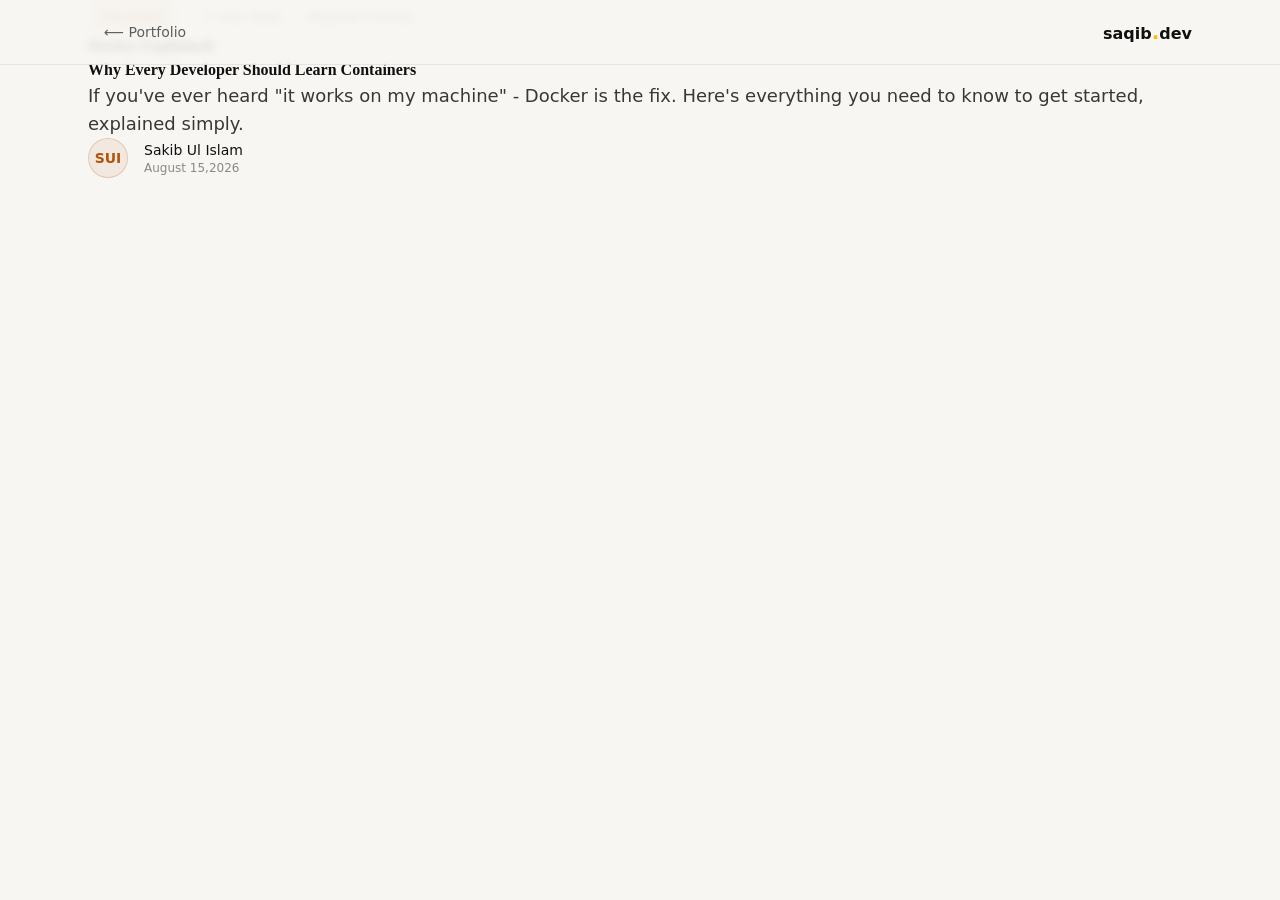
==== blog.html @ 6b228ac7 "added and modified" ====
<!DOCTYPE html>
<html lang="en">

<head>
    <meta charset="UTF-8">
    <meta name="viewport" content="width=device-width, initial-scale=1.0">
    <title>Document</title>
    <link rel="stylesheet" href="output.css">
</head>

<body>

    <header class="border-b border-(--border-subtle) fixed inset-x-0 bg-(--navbar-bg) backdrop-blur-xs z-10">
        <nav class="flex justify-between max-w-6xl mx-auto px-6 h-16 items-center ">
            <a href="index.html" class=" md:flex items-center gap-2 text-sm   px-4 py-1.5   ">



                <p class="text-(--text-3) hover:text-white transition-all duration-200 ">
                    &#10229
                    Portfolio
                </p>

            </a>

            <a href="" class="font-semibold ">saqib<span class="text-amber-400 text-xl ">.</span>dev</a>


        </nav>
    </header>

    <section class="min-h-screen  px-6 pt-25 pb-12  mx-auto max-w-6xl">
        <div class="max-w-2xl">
 <div class="flex   items-center gap-3 mb-6  ">
            
                <span class="border rounded-full border-(--accent-border) px-3 py-1 text-medium text-(--accent) bg-(--accent-dim)">DevOps</span>
               <span class="text-xs text-(--text-3) ">.</span>
                <span class="text-sm text-(--text-3)">7 min read</span>
                <span class="text-xs text-(--text-3)">.</span>
                <span class="text-xs text-(--text-3)">Beginner Friendly</span>
          
        </div>
        <h1 class="text-4xl md:text-5xl font-serif  md:max-w-2xl font-bold leading-tight tracking-tight text-(--text-1)">
            Docker Explained:
            <br>
            Why Every Developer
 Should Learn Containers
        </h1>
        <p class="mt-5 text-lg leading-relaxed font-light text-(--text-2)">
            If you've ever heard "it works on my machine" - Docker is the fix. Here's everything you need to know to get started, explained simply.
        </p>
        </div>
       
        <div class="mt-8 gap-4 items-center flex">
            <div class="items-center flex justify-center shrink-0 border border-(--accent-border) bg-(--accent-dim) rounded-full w-10 h-10 ">
               <span class="font-bold text-(--accent) text-sm select-none ">SUI</span>
            </div>
            <div>
              <p class="text-(--text-1) text-sm">Sakib Ul Islam</p>  
              <p class="text-(--text-4) text-xs" >August 15,2026</p>
            </div>
        </div>

    </section>
</body>

</html>
---- output.css ----
/*! tailwindcss v4.3.3 | MIT License | https://tailwindcss.com */
@layer properties;
@layer theme, base, components, utilities;
@layer theme {
  :root, :host {
    --font-sans: 'Inter', ui-sans-serif, system-ui, sans-serif;
    --font-serif: 'Playfair Display', ui-serif, Georgia, serif;
    --font-mono: 'JetBrains Mono', ui-monospace, 'Courier New', monospace;
    --color-amber-300: oklch(87.9% 0.169 91.605);
    --color-amber-400: oklch(82.8% 0.189 84.429);
    --color-green-300: oklch(87.1% 0.15 154.449);
    --color-green-400: oklch(79.2% 0.209 151.711);
    --color-emerald-800: oklch(43.2% 0.095 166.913);
    --color-emerald-950: oklch(26.2% 0.051 172.552);
    --color-teal-900: oklch(38.6% 0.063 188.416);
    --color-blue-300: oklch(80.9% 0.105 251.813);
    --color-blue-400: oklch(70.7% 0.165 254.624);
    --color-blue-800: oklch(42.4% 0.199 265.638);
    --color-blue-950: oklch(28.2% 0.091 267.935);
    --color-violet-800: oklch(43.2% 0.232 292.759);
    --color-violet-950: oklch(28.3% 0.141 291.089);
    --color-purple-300: oklch(82.7% 0.119 306.383);
    --color-purple-400: oklch(71.4% 0.203 305.504);
    --color-purple-900: oklch(38.1% 0.176 304.987);
    --color-slate-900: oklch(20.8% 0.042 265.755);
    --color-neutral-900: oklch(20.5% 0 none);
    --color-black: #000;
    --color-white: #fff;
    --spacing: 0.25rem;
    --container-xs: 20rem;
    --container-sm: 24rem;
    --container-xl: 36rem;
    --container-6xl: 72rem;
    --text-xs: 0.75rem;
    --text-xs--line-height: calc(1 / 0.75);
    --text-sm: 0.875rem;
    --text-sm--line-height: calc(1.25 / 0.875);
    --text-lg: 1.125rem;
    --text-lg--line-height: calc(1.75 / 1.125);
    --text-xl: 1.25rem;
    --text-xl--line-height: calc(1.75 / 1.25);
    --text-2xl: 1.5rem;
    --text-2xl--line-height: calc(2 / 1.5);
    --text-3xl: 1.875rem;
    --text-3xl--line-height: calc(2.25 / 1.875);
    --text-6xl: 3.75rem;
    --text-6xl--line-height: 1;
    --text-8xl: 6rem;
    --text-8xl--line-height: 1;
    --font-weight-extralight: 200;
    --font-weight-light: 300;
    --font-weight-medium: 500;
    --font-weight-semibold: 600;
    --font-weight-bold: 700;
    --tracking-widest: 0.1em;
    --radius-lg: 0.5rem;
    --radius-xl: 0.75rem;
    --radius-2xl: 1rem;
    --ease-out: cubic-bezier(0, 0, 0.2, 1);
    --animate-pulse: pulse 2s cubic-bezier(0.4, 0, 0.6, 1) infinite;
    --blur-xs: 4px;
    --blur-2xl: 40px;
    --aspect-video: 16 / 9;
    --default-transition-duration: 150ms;
    --default-transition-timing-function: cubic-bezier(0.4, 0, 0.2, 1);
    --default-font-family: var(--font-sans);
    --default-mono-font-family: var(--font-mono);
  }
}
@layer base {
  *, ::after, ::before, ::backdrop, ::file-selector-button {
    box-sizing: border-box;
    margin: 0;
    padding: 0;
    border: 0 solid;
  }
  html, :host {
    line-height: 1.5;
    -webkit-text-size-adjust: 100%;
    tab-size: 4;
    font-family: var(--default-font-family, -apple-system, BlinkMacSystemFont, "Segoe UI", Roboto, "Helvetica Neue", "Noto Sans", Arial, sans-serif, "Apple Color Emoji", "Segoe UI Emoji", "Segoe UI Symbol", "Noto Color Emoji");
    font-feature-settings: var(--default-font-feature-settings, normal);
    font-variation-settings: var(--default-font-variation-settings, normal);
    -webkit-tap-highlight-color: transparent;
  }
  hr {
    height: 0;
    color: inherit;
    border-top-width: 1px;
  }
  abbr:where([title]) {
    -webkit-text-decoration: underline dotted;
    text-decoration: underline dotted;
  }
  h1, h2, h3, h4, h5, h6 {
    font-size: inherit;
    font-weight: inherit;
  }
  a {
    color: inherit;
    -webkit-text-decoration: inherit;
    text-decoration: inherit;
  }
  b, strong {
    font-weight: bolder;
  }
  code, kbd, samp, pre {
    font-family: var(--default-mono-font-family, ui-monospace, SFMono-Regular, Menlo, Monaco, Consolas, "Liberation Mono", "Courier New", monospace);
    font-feature-settings: var(--default-mono-font-feature-settings, normal);
    font-variation-settings: var(--default-mono-font-variation-settings, normal);
    font-size: 1em;
  }
  small {
    font-size: 80%;
  }
  sub, sup {
    font-size: 75%;
    line-height: 0;
    position: relative;
    vertical-align: baseline;
  }
  sub {
    bottom: -0.25em;
  }
  sup {
    top: -0.5em;
  }
  table {
    text-indent: 0;
    border-color: inherit;
    border-collapse: collapse;
  }
  :-moz-focusring:where(:not(iframe)) {
    outline: auto;
  }
  progress {
    vertical-align: baseline;
  }
  summary {
    display: list-item;
  }
  ol, ul, menu {
    list-style: none;
  }
  img, svg, video, canvas, audio, iframe, embed, object {
    display: block;
    vertical-align: middle;
  }
  img, video {
    max-width: 100%;
    height: auto;
  }
  button, input, select, optgroup, textarea, ::file-selector-button {
    font: inherit;
    font-feature-settings: inherit;
    font-variation-settings: inherit;
    letter-spacing: inherit;
    color: inherit;
    border-radius: 0;
    background-color: transparent;
    opacity: 1;
  }
  :where(select:is([multiple], [size])) optgroup {
    font-weight: bolder;
  }
  :where(select:is([multiple], [size])) optgroup option {
    padding-inline-start: 20px;
  }
  ::file-selector-button {
    margin-inline-end: 4px;
  }
  ::placeholder {
    opacity: 1;
  }
  @supports (not (-webkit-appearance: -apple-pay-button))  or (contain-intrinsic-size: 1px) {
    ::placeholder {
      color: currentcolor;
      @supports (color: color-mix(in lab, red, red)) {
        color: color-mix(in oklab, currentcolor 50%, transparent);
      }
    }
  }
  textarea {
    resize: vertical;
  }
  ::-webkit-search-decoration {
    -webkit-appearance: none;
  }
  ::-webkit-date-and-time-value {
    min-height: 1lh;
    text-align: inherit;
  }
  ::-webkit-datetime-edit {
    display: inline-flex;
  }
  ::-webkit-datetime-edit-fields-wrapper {
    padding: 0;
  }
  ::-webkit-datetime-edit, ::-webkit-datetime-edit-year-field, ::-webkit-datetime-edit-month-field, ::-webkit-datetime-edit-day-field, ::-webkit-datetime-edit-hour-field, ::-webkit-datetime-edit-minute-field, ::-webkit-datetime-edit-second-field, ::-webkit-datetime-edit-millisecond-field, ::-webkit-datetime-edit-meridiem-field {
    padding-block: 0;
  }
  ::-webkit-calendar-picker-indicator {
    line-height: 1;
  }
  :-moz-ui-invalid {
    box-shadow: none;
  }
  button, input:where([type="button"], [type="reset"], [type="submit"]), ::file-selector-button {
    appearance: button;
  }
  ::-webkit-inner-spin-button, ::-webkit-outer-spin-button {
    height: auto;
  }
  [hidden]:where(:not([hidden="until-found"])) {
    display: none !important;
  }
}
@layer utilities {
  .absolute {
    position: absolute;
  }
  .fixed {
    position: fixed;
  }
  .relative {
    position: relative;
  }
  .inset-0 {
    inset: 0px;
  }
  .inset-x-0 {
    inset-inline: 0px;
  }
  .top-0 {
    top: 0px;
  }
  .top-2 {
    top: calc(var(--spacing) * 2);
  }
  .-left-1 {
    left: calc(var(--spacing) * -1);
  }
  .-left-1\.5 {
    left: calc(var(--spacing) * -1.5);
  }
  .left-1 {
    left: var(--spacing);
  }
  .z-10 {
    z-index: 10;
  }
  .mx-auto {
    margin-inline: auto;
  }
  .mt-3 {
    margin-top: calc(var(--spacing) * 3);
  }
  .mr-3 {
    margin-right: calc(var(--spacing) * 3);
  }
  .mb-1 {
    margin-bottom: var(--spacing);
  }
  .mb-3 {
    margin-bottom: calc(var(--spacing) * 3);
  }
  .mb-4 {
    margin-bottom: calc(var(--spacing) * 4);
  }
  .mb-5 {
    margin-bottom: calc(var(--spacing) * 5);
  }
  .mb-8 {
    margin-bottom: calc(var(--spacing) * 8);
  }
  .mb-10 {
    margin-bottom: calc(var(--spacing) * 10);
  }
  .mb-15 {
    margin-bottom: calc(var(--spacing) * 15);
  }
  .flex {
    display: flex;
  }
  .grid {
    display: grid;
  }
  .hidden {
    display: none;
  }
  .inline-block {
    display: inline-block;
  }
  .inline-flex {
    display: inline-flex;
  }
  .table {
    display: table;
  }
  .aspect-video {
    aspect-ratio: var(--aspect-video);
  }
  .h-2 {
    height: calc(var(--spacing) * 2);
  }
  .h-3 {
    height: calc(var(--spacing) * 3);
  }
  .h-3\.5 {
    height: calc(var(--spacing) * 3.5);
  }
  .h-4 {
    height: calc(var(--spacing) * 4);
  }
  .h-10 {
    height: calc(var(--spacing) * 10);
  }
  .h-16 {
    height: calc(var(--spacing) * 16);
  }
  .min-h-screen {
    min-height: 100vh;
  }
  .w-2 {
    width: calc(var(--spacing) * 2);
  }
  .w-3 {
    width: calc(var(--spacing) * 3);
  }
  .w-3\.5 {
    width: calc(var(--spacing) * 3.5);
  }
  .w-4 {
    width: calc(var(--spacing) * 4);
  }
  .w-10 {
    width: calc(var(--spacing) * 10);
  }
  .w-full {
    width: 100%;
  }
  .max-w-6xl {
    max-width: var(--container-6xl);
  }
  .max-w-sm {
    max-width: var(--container-sm);
  }
  .max-w-xl {
    max-width: var(--container-xl);
  }
  .max-w-xs {
    max-width: var(--container-xs);
  }
  .flex-1 {
    flex: 1;
  }
  .border-collapse {
    border-collapse: collapse;
  }
  .transform {
    transform: var(--tw-rotate-x,) var(--tw-rotate-y,) var(--tw-rotate-z,) var(--tw-skew-x,) var(--tw-skew-y,);
  }
  .animate-pulse {
    animation: var(--animate-pulse);
  }
  .cursor-default {
    cursor: default;
  }
  .cursor-pointer {
    cursor: pointer;
  }
  .resize {
    resize: both;
  }
  .grid-cols-1 {
    grid-template-columns: repeat(1, minmax(0, 1fr));
  }
  .grid-cols-3 {
    grid-template-columns: repeat(3, minmax(0, 1fr));
  }
  .flex-col {
    flex-direction: column;
  }
  .flex-wrap {
    flex-wrap: wrap;
  }
  .items-center {
    align-items: center;
  }
  .justify-between {
    justify-content: space-between;
  }
  .justify-center {
    justify-content: center;
  }
  .gap-2 {
    gap: calc(var(--spacing) * 2);
  }
  .gap-3 {
    gap: calc(var(--spacing) * 3);
  }
  .gap-4 {
    gap: calc(var(--spacing) * 4);
  }
  .gap-5 {
    gap: calc(var(--spacing) * 5);
  }
  .gap-6 {
    gap: calc(var(--spacing) * 6);
  }
  .gap-10 {
    gap: calc(var(--spacing) * 10);
  }
  .overflow-hidden {
    overflow: hidden;
  }
  .overflow-x-auto {
    overflow-x: auto;
  }
  .rounded {
    border-radius: 0.25rem;
  }
  .rounded-2xl {
    border-radius: var(--radius-2xl);
  }
  .rounded-full {
    border-radius: calc(infinity * 1px);
  }
  .rounded-lg {
    border-radius: var(--radius-lg);
  }
  .rounded-xl {
    border-radius: var(--radius-xl);
  }
  .border {
    border-style: var(--tw-border-style);
    border-width: 1px;
  }
  .border-2 {
    border-style: var(--tw-border-style);
    border-width: 2px;
  }
  .border-t {
    border-top-style: var(--tw-border-style);
    border-top-width: 1px;
  }
  .border-b {
    border-bottom-style: var(--tw-border-style);
    border-bottom-width: 1px;
  }
  .border-l {
    border-left-style: var(--tw-border-style);
    border-left-width: 1px;
  }
  .border-\(--accent\) {
    border-color: var(--accent);
  }
  .border-\(--accent-border\) {
    border-color: var(--accent-border);
  }
  .border-\(--bor\) {
    border-color: var(--bor);
  }
  .border-\(--border\) {
    border-color: var(--border);
  }
  .border-\(--border-\) {
    border-color: var(--border-);
  }
  .border-\(--border-accent\) {
    border-color: var(--border-accent);
  }
  .border-\(--border-subtle\) {
    border-color: var(--border-subtle);
  }
  .border-blue-300 {
    border-color: var(--color-blue-300);
  }
  .border-green-300 {
    border-color: var(--color-green-300);
  }
  .border-purple-300 {
    border-color: var(--color-purple-300);
  }
  .border-white {
    border-color: var(--color-white);
  }
  .border-white\/20 {
    border-color: color-mix(in srgb, #fff 20%, transparent);
    @supports (color: color-mix(in lab, red, red)) {
      border-color: color-mix(in oklab, var(--color-white) 20%, transparent);
    }
  }
  .bg-\(--accent\) {
    background-color: var(--accent);
  }
  .bg-\(--accent-dim\) {
    background-color: var(--accent-dim);
  }
  .bg-\(--navbar-bg\) {
    background-color: var(--navbar-bg);
  }
  .bg-\(--surface\) {
    background-color: var(--surface);
  }
  .bg-\(--surface-solid\) {
    background-color: var(--surface-solid);
  }
  .bg-amber-400 {
    background-color: var(--color-amber-400);
  }
  .bg-black {
    background-color: var(--color-black);
  }
  .bg-black\/0 {
    background-color: color-mix(in srgb, #000 0%, transparent);
    @supports (color: color-mix(in lab, red, red)) {
      background-color: color-mix(in oklab, var(--color-black) 0%, transparent);
    }
  }
  .bg-blue-400 {
    background-color: var(--color-blue-400);
  }
  .bg-blue-400\/20 {
    background-color: color-mix(in srgb, oklch(70.7% 0.165 254.624) 20%, transparent);
    @supports (color: color-mix(in lab, red, red)) {
      background-color: color-mix(in oklab, var(--color-blue-400) 20%, transparent);
    }
  }
  .bg-green-400 {
    background-color: var(--color-green-400);
  }
  .bg-green-400\/20 {
    background-color: color-mix(in srgb, oklch(79.2% 0.209 151.711) 20%, transparent);
    @supports (color: color-mix(in lab, red, red)) {
      background-color: color-mix(in oklab, var(--color-green-400) 20%, transparent);
    }
  }
  .bg-purple-400 {
    background-color: var(--color-purple-400);
  }
  .bg-purple-400\/20 {
    background-color: color-mix(in srgb, oklch(71.4% 0.203 305.504) 20%, transparent);
    @supports (color: color-mix(in lab, red, red)) {
      background-color: color-mix(in oklab, var(--color-purple-400) 20%, transparent);
    }
  }
  .bg-white {
    background-color: var(--color-white);
  }
  .bg-white\/10 {
    background-color: color-mix(in srgb, #fff 10%, transparent);
    @supports (color: color-mix(in lab, red, red)) {
      background-color: color-mix(in oklab, var(--color-white) 10%, transparent);
    }
  }
  .bg-linear-to-br {
    --tw-gradient-position: to bottom right;
    @supports (background-image: linear-gradient(in lab, red, red)) {
      --tw-gradient-position: to bottom right in oklab;
    }
    background-image: linear-gradient(var(--tw-gradient-stops));
  }
  .from-blue-950 {
    --tw-gradient-from: var(--color-blue-950);
    --tw-gradient-stops: var(--tw-gradient-via-stops, var(--tw-gradient-position), var(--tw-gradient-from) var(--tw-gradient-from-position), var(--tw-gradient-to) var(--tw-gradient-to-position));
  }
  .from-emerald-950 {
    --tw-gradient-from: var(--color-emerald-950);
    --tw-gradient-stops: var(--tw-gradient-via-stops, var(--tw-gradient-position), var(--tw-gradient-from) var(--tw-gradient-from-position), var(--tw-gradient-to) var(--tw-gradient-to-position));
  }
  .from-violet-950 {
    --tw-gradient-from: var(--color-violet-950);
    --tw-gradient-stops: var(--tw-gradient-via-stops, var(--tw-gradient-position), var(--tw-gradient-from) var(--tw-gradient-from-position), var(--tw-gradient-to) var(--tw-gradient-to-position));
  }
  .via-purple-900 {
    --tw-gradient-via: var(--color-purple-900);
    --tw-gradient-via-stops: var(--tw-gradient-position), var(--tw-gradient-from) var(--tw-gradient-from-position), var(--tw-gradient-via) var(--tw-gradient-via-position), var(--tw-gradient-to) var(--tw-gradient-to-position);
    --tw-gradient-stops: var(--tw-gradient-via-stops);
  }
  .via-purple-900\/30 {
    --tw-gradient-via: color-mix(in srgb, oklch(38.1% 0.176 304.987) 30%, transparent);
    @supports (color: color-mix(in lab, red, red)) {
      --tw-gradient-via: color-mix(in oklab, var(--color-purple-900) 30%, transparent);
    }
    --tw-gradient-via-stops: var(--tw-gradient-position), var(--tw-gradient-from) var(--tw-gradient-from-position), var(--tw-gradient-via) var(--tw-gradient-via-position), var(--tw-gradient-to) var(--tw-gradient-to-position);
    --tw-gradient-stops: var(--tw-gradient-via-stops);
  }
  .via-slate-900 {
    --tw-gradient-via: var(--color-slate-900);
    --tw-gradient-via-stops: var(--tw-gradient-position), var(--tw-gradient-from) var(--tw-gradient-from-position), var(--tw-gradient-via) var(--tw-gradient-via-position), var(--tw-gradient-to) var(--tw-gradient-to-position);
    --tw-gradient-stops: var(--tw-gradient-via-stops);
  }
  .via-teal-900 {
    --tw-gradient-via: var(--color-teal-900);
    --tw-gradient-via-stops: var(--tw-gradient-position), var(--tw-gradient-from) var(--tw-gradient-from-position), var(--tw-gradient-via) var(--tw-gradient-via-position), var(--tw-gradient-to) var(--tw-gradient-to-position);
    --tw-gradient-stops: var(--tw-gradient-via-stops);
  }
  .via-teal-900\/40 {
    --tw-gradient-via: color-mix(in srgb, oklch(38.6% 0.063 188.416) 40%, transparent);
    @supports (color: color-mix(in lab, red, red)) {
      --tw-gradient-via: color-mix(in oklab, var(--color-teal-900) 40%, transparent);
    }
    --tw-gradient-via-stops: var(--tw-gradient-position), var(--tw-gradient-from) var(--tw-gradient-from-position), var(--tw-gradient-via) var(--tw-gradient-via-position), var(--tw-gradient-to) var(--tw-gradient-to-position);
    --tw-gradient-stops: var(--tw-gradient-via-stops);
  }
  .to-neutral-900 {
    --tw-gradient-to: var(--color-neutral-900);
    --tw-gradient-stops: var(--tw-gradient-via-stops, var(--tw-gradient-position), var(--tw-gradient-from) var(--tw-gradient-from-position), var(--tw-gradient-to) var(--tw-gradient-to-position));
  }
  .p-3 {
    padding: calc(var(--spacing) * 3);
  }
  .p-4 {
    padding: calc(var(--spacing) * 4);
  }
  .p-5 {
    padding: calc(var(--spacing) * 5);
  }
  .px-2 {
    padding-inline: calc(var(--spacing) * 2);
  }
  .px-3 {
    padding-inline: calc(var(--spacing) * 3);
  }
  .px-4 {
    padding-inline: calc(var(--spacing) * 4);
  }
  .px-5 {
    padding-inline: calc(var(--spacing) * 5);
  }
  .px-6 {
    padding-inline: calc(var(--spacing) * 6);
  }
  .py-0 {
    padding-block: 0px;
  }
  .py-0\.5 {
    padding-block: calc(var(--spacing) * 0.5);
  }
  .py-1 {
    padding-block: var(--spacing);
  }
  .py-1\.5 {
    padding-block: calc(var(--spacing) * 1.5);
  }
  .py-2 {
    padding-block: calc(var(--spacing) * 2);
  }
  .py-3 {
    padding-block: calc(var(--spacing) * 3);
  }
  .py-10 {
    padding-block: calc(var(--spacing) * 10);
  }
  .py-20 {
    padding-block: calc(var(--spacing) * 20);
  }
  .pt-10 {
    padding-top: calc(var(--spacing) * 10);
  }
  .pt-36 {
    padding-top: calc(var(--spacing) * 36);
  }
  .pb-1 {
    padding-bottom: var(--spacing);
  }
  .pl-12 {
    padding-left: calc(var(--spacing) * 12);
  }
  .font-mono {
    font-family: var(--font-mono);
  }
  .font-serif {
    font-family: var(--font-serif);
  }
  .text-2xl {
    font-size: var(--text-2xl);
    line-height: var(--tw-leading, var(--text-2xl--line-height));
  }
  .text-3xl {
    font-size: var(--text-3xl);
    line-height: var(--tw-leading, var(--text-3xl--line-height));
  }
  .text-6xl {
    font-size: var(--text-6xl);
    line-height: var(--tw-leading, var(--text-6xl--line-height));
  }
  .text-lg {
    font-size: var(--text-lg);
    line-height: var(--tw-leading, var(--text-lg--line-height));
  }
  .text-sm {
    font-size: var(--text-sm);
    line-height: var(--tw-leading, var(--text-sm--line-height));
  }
  .text-xl {
    font-size: var(--text-xl);
    line-height: var(--tw-leading, var(--text-xl--line-height));
  }
  .text-xs {
    font-size: var(--text-xs);
    line-height: var(--tw-leading, var(--text-xs--line-height));
  }
  .font-bold {
    --tw-font-weight: var(--font-weight-bold);
    font-weight: var(--font-weight-bold);
  }
  .font-extralight {
    --tw-font-weight: var(--font-weight-extralight);
    font-weight: var(--font-weight-extralight);
  }
  .font-light {
    --tw-font-weight: var(--font-weight-light);
    font-weight: var(--font-weight-light);
  }
  .font-medium {
    --tw-font-weight: var(--font-weight-medium);
    font-weight: var(--font-weight-medium);
  }
  .font-semibold {
    --tw-font-weight: var(--font-weight-semibold);
    font-weight: var(--font-weight-semibold);
  }
  .tracking-widest {
    --tw-tracking: var(--tracking-widest);
    letter-spacing: var(--tracking-widest);
  }
  .text-nowrap {
    text-wrap: nowrap;
  }
  .text-wrap {
    text-wrap: wrap;
  }
  .text-\(--accent\) {
    color: var(--accent);
  }
  .text-\(--text\) {
    color: var(--text);
  }
  .text-\(--text-\) {
    color: var(--text-);
  }
  .text-\(--text-1\) {
    color: var(--text-1);
  }
  .text-\(--text-2\) {
    color: var(--text-2);
  }
  .text-\(--text-3\) {
    color: var(--text-3);
  }
  .text-\(--text-4\) {
    color: var(--text-4);
  }
  .text-amber-400 {
    color: var(--color-amber-400);
  }
  .text-black {
    color: var(--color-black);
  }
  .text-blue-400 {
    color: var(--color-blue-400);
  }
  .text-blue-800 {
    color: var(--color-blue-800);
  }
  .text-blue-800\/50 {
    color: color-mix(in srgb, oklch(42.4% 0.199 265.638) 50%, transparent);
    @supports (color: color-mix(in lab, red, red)) {
      color: color-mix(in oklab, var(--color-blue-800) 50%, transparent);
    }
  }
  .text-emerald-800 {
    color: var(--color-emerald-800);
  }
  .text-emerald-800\/50 {
    color: color-mix(in srgb, oklch(43.2% 0.095 166.913) 50%, transparent);
    @supports (color: color-mix(in lab, red, red)) {
      color: color-mix(in oklab, var(--color-emerald-800) 50%, transparent);
    }
  }
  .text-green-400 {
    color: var(--color-green-400);
  }
  .text-purple-400 {
    color: var(--color-purple-400);
  }
  .text-violet-800 {
    color: var(--color-violet-800);
  }
  .text-violet-800\/50 {
    color: color-mix(in srgb, oklch(43.2% 0.232 292.759) 50%, transparent);
    @supports (color: color-mix(in lab, red, red)) {
      color: color-mix(in oklab, var(--color-violet-800) 50%, transparent);
    }
  }
  .uppercase {
    text-transform: uppercase;
  }
  .underline {
    text-decoration-line: underline;
  }
  .opacity-0 {
    opacity: 0%;
  }
  .outline {
    outline-style: var(--tw-outline-style);
    outline-width: 1px;
  }
  .backdrop-blur-2xl {
    --tw-backdrop-blur: blur(var(--blur-2xl));
    -webkit-backdrop-filter: var(--tw-backdrop-blur,) var(--tw-backdrop-brightness,) var(--tw-backdrop-contrast,) var(--tw-backdrop-grayscale,) var(--tw-backdrop-hue-rotate,) var(--tw-backdrop-invert,) var(--tw-backdrop-opacity,) var(--tw-backdrop-saturate,) var(--tw-backdrop-sepia,);
    backdrop-filter: var(--tw-backdrop-blur,) var(--tw-backdrop-brightness,) var(--tw-backdrop-contrast,) var(--tw-backdrop-grayscale,) var(--tw-backdrop-hue-rotate,) var(--tw-backdrop-invert,) var(--tw-backdrop-opacity,) var(--tw-backdrop-saturate,) var(--tw-backdrop-sepia,);
  }
  .backdrop-blur-xs {
    --tw-backdrop-blur: blur(var(--blur-xs));
    -webkit-backdrop-filter: var(--tw-backdrop-blur,) var(--tw-backdrop-brightness,) var(--tw-backdrop-contrast,) var(--tw-backdrop-grayscale,) var(--tw-backdrop-hue-rotate,) var(--tw-backdrop-invert,) var(--tw-backdrop-opacity,) var(--tw-backdrop-saturate,) var(--tw-backdrop-sepia,);
    backdrop-filter: var(--tw-backdrop-blur,) var(--tw-backdrop-brightness,) var(--tw-backdrop-contrast,) var(--tw-backdrop-grayscale,) var(--tw-backdrop-hue-rotate,) var(--tw-backdrop-invert,) var(--tw-backdrop-opacity,) var(--tw-backdrop-saturate,) var(--tw-backdrop-sepia,);
  }
  .backdrop-filter {
    -webkit-backdrop-filter: var(--tw-backdrop-blur,) var(--tw-backdrop-brightness,) var(--tw-backdrop-contrast,) var(--tw-backdrop-grayscale,) var(--tw-backdrop-hue-rotate,) var(--tw-backdrop-invert,) var(--tw-backdrop-opacity,) var(--tw-backdrop-saturate,) var(--tw-backdrop-sepia,);
    backdrop-filter: var(--tw-backdrop-blur,) var(--tw-backdrop-brightness,) var(--tw-backdrop-contrast,) var(--tw-backdrop-grayscale,) var(--tw-backdrop-hue-rotate,) var(--tw-backdrop-invert,) var(--tw-backdrop-opacity,) var(--tw-backdrop-saturate,) var(--tw-backdrop-sepia,);
  }
  .transition {
    transition-property: color, background-color, border-color, outline-color, text-decoration-color, fill, stroke, --tw-gradient-from, --tw-gradient-via, --tw-gradient-to, opacity, box-shadow, transform, translate, scale, rotate, filter, -webkit-backdrop-filter, backdrop-filter, display, content-visibility, overlay, pointer-events;
    transition-timing-function: var(--tw-ease, var(--default-transition-timing-function));
    transition-duration: var(--tw-duration, var(--default-transition-duration));
  }
  .transition-all {
    transition-property: all;
    transition-timing-function: var(--tw-ease, var(--default-transition-timing-function));
    transition-duration: var(--tw-duration, var(--default-transition-duration));
  }
  .duration-200 {
    --tw-duration: 200ms;
    transition-duration: 200ms;
  }
  .duration-300 {
    --tw-duration: 300ms;
    transition-duration: 300ms;
  }
  .duration-400 {
    --tw-duration: 400ms;
    transition-duration: 400ms;
  }
  .ease-out {
    --tw-ease: var(--ease-out);
    transition-timing-function: var(--ease-out);
  }
  @media (hover: hover) {
    .group-hover\:bg-black\/35:is(:where(.group):hover *) {
      background-color: color-mix(in srgb, #000 35%, transparent);
    }
    @supports (color: color-mix(in lab, red, red)) {
      .group-hover\:bg-black\/35:is(:where(.group):hover *) {
        background-color: color-mix(in oklab, var(--color-black) 35%, transparent);
      }
    }
    .group-hover\:opacity-100:is(:where(.group):hover *) {
      opacity: 100%;
    }
    .hover\:-translate-y-1\.5:hover {
      --tw-translate-y: calc(var(--spacing) * -1.5);
      translate: var(--tw-translate-x) var(--tw-translate-y);
    }
    .hover\:border-\(--accent\):hover {
      border-color: var(--accent);
    }
    .hover\:border-\(--accent-dim\):hover {
      border-color: var(--accent-dim);
    }
    .hover\:border-\(--text-4\):hover {
      border-color: var(--text-4);
    }
    .hover\:border-white\/30:hover {
      border-color: color-mix(in srgb, #fff 30%, transparent);
    }
    @supports (color: color-mix(in lab, red, red)) {
      .hover\:border-white\/30:hover {
        border-color: color-mix(in oklab, var(--color-white) 30%, transparent);
      }
    }
    .hover\:bg-\(--accent-dim\):hover {
      background-color: var(--accent-dim);
    }
    .hover\:bg-amber-300:hover {
      background-color: var(--color-amber-300);
    }
    .hover\:text-\(--accent\):hover {
      color: var(--accent);
    }
    .hover\:text-\(--text-1\):hover {
      color: var(--text-1);
    }
  }
  @media (width >= 48rem) {
    .md\:col-span-2 {
      grid-column: span 2 / span 2;
    }
    .md\:flex {
      display: flex;
    }
    .md\:max-w-sm {
      max-width: var(--container-sm);
    }
    .md\:max-w-xs {
      max-width: var(--container-xs);
    }
    .md\:grid-cols-2 {
      grid-template-columns: repeat(2, minmax(0, 1fr));
    }
    .md\:flex-row {
      flex-direction: row;
    }
    .md\:pt-36 {
      padding-top: calc(var(--spacing) * 36);
    }
    .md\:pb-20 {
      padding-bottom: calc(var(--spacing) * 20);
    }
    .md\:text-8xl {
      font-size: var(--text-8xl);
      line-height: var(--tw-leading, var(--text-8xl--line-height));
    }
    .md\:text-xl {
      font-size: var(--text-xl);
      line-height: var(--tw-leading, var(--text-xl--line-height));
    }
  }
  @media (width >= 64rem) {
    .lg\:col-span-1 {
      grid-column: span 1 / span 1;
    }
    .lg\:grid-cols-3 {
      grid-template-columns: repeat(3, minmax(0, 1fr));
    }
    .lg\:text-\[7rem\] {
      font-size: 7rem;
    }
  }
}
@layer theme, base, components, utilities;
@layer theme;
@layer base {
  *, ::after, ::before, ::backdrop, ::file-selector-button {
    box-sizing: border-box;
    margin: 0;
    padding: 0;
    border: 0 solid;
  }
  html, :host {
    line-height: 1.5;
    -webkit-text-size-adjust: 100%;
    tab-size: 4;
    font-family: var(--default-font-family, -apple-system, BlinkMacSystemFont, "Segoe UI", Roboto, "Helvetica Neue", "Noto Sans", Arial, sans-serif, "Apple Color Emoji", "Segoe UI Emoji", "Segoe UI Symbol", "Noto Color Emoji");
    font-feature-settings: var(--default-font-feature-settings, normal);
    font-variation-settings: var(--default-font-variation-settings, normal);
    -webkit-tap-highlight-color: transparent;
  }
  hr {
    height: 0;
    color: inherit;
    border-top-width: 1px;
  }
  abbr:where([title]) {
    -webkit-text-decoration: underline dotted;
    text-decoration: underline dotted;
  }
  h1, h2, h3, h4, h5, h6 {
    font-size: inherit;
    font-weight: inherit;
  }
  a {
    color: inherit;
    -webkit-text-decoration: inherit;
    text-decoration: inherit;
  }
  b, strong {
    font-weight: bolder;
  }
  code, kbd, samp, pre {
    font-family: var(--default-mono-font-family, ui-monospace, SFMono-Regular, Menlo, Monaco, Consolas, "Liberation Mono", "Courier New", monospace);
    font-feature-settings: var(--default-mono-font-feature-settings, normal);
    font-variation-settings: var(--default-mono-font-variation-settings, normal);
    font-size: 1em;
  }
  small {
    font-size: 80%;
  }
  sub, sup {
    font-size: 75%;
    line-height: 0;
    position: relative;
    vertical-align: baseline;
  }
  sub {
    bottom: -0.25em;
  }
  sup {
    top: -0.5em;
  }
  table {
    text-indent: 0;
    border-color: inherit;
    border-collapse: collapse;
  }
  :-moz-focusring:where(:not(iframe)) {
    outline: auto;
  }
  progress {
    vertical-align: baseline;
  }
  summary {
    display: list-item;
  }
  ol, ul, menu {
    list-style: none;
  }
  img, svg, video, canvas, audio, iframe, embed, object {
    display: block;
    vertical-align: middle;
  }
  img, video {
    max-width: 100%;
    height: auto;
  }
  button, input, select, optgroup, textarea, ::file-selector-button {
    font: inherit;
    font-feature-settings: inherit;
    font-variation-settings: inherit;
    letter-spacing: inherit;
    color: inherit;
    border-radius: 0;
    background-color: transparent;
    opacity: 1;
  }
  :where(select:is([multiple], [size])) optgroup {
    font-weight: bolder;
  }
  :where(select:is([multiple], [size])) optgroup option {
    padding-inline-start: 20px;
  }
  ::file-selector-button {
    margin-inline-end: 4px;
  }
  ::placeholder {
    opacity: 1;
  }
  @supports (not (-webkit-appearance: -apple-pay-button))  or (contain-intrinsic-size: 1px) {
    ::placeholder {
      color: currentcolor;
      @supports (color: color-mix(in lab, red, red)) {
        color: color-mix(in oklab, currentcolor 50%, transparent);
      }
    }
  }
  textarea {
    resize: vertical;
  }
  ::-webkit-search-decoration {
    -webkit-appearance: none;
  }
  ::-webkit-date-and-time-value {
    min-height: 1lh;
    text-align: inherit;
  }
  ::-webkit-datetime-edit {
    display: inline-flex;
  }
  ::-webkit-datetime-edit-fields-wrapper {
    padding: 0;
  }
  ::-webkit-datetime-edit, ::-webkit-datetime-edit-year-field, ::-webkit-datetime-edit-month-field, ::-webkit-datetime-edit-day-field, ::-webkit-datetime-edit-hour-field, ::-webkit-datetime-edit-minute-field, ::-webkit-datetime-edit-second-field, ::-webkit-datetime-edit-millisecond-field, ::-webkit-datetime-edit-meridiem-field {
    padding-block: 0;
  }
  ::-webkit-calendar-picker-indicator {
    line-height: 1;
  }
  :-moz-ui-invalid {
    box-shadow: none;
  }
  button, input:where([type="button"], [type="reset"], [type="submit"]), ::file-selector-button {
    appearance: button;
  }
  ::-webkit-inner-spin-button, ::-webkit-outer-spin-button {
    height: auto;
  }
  [hidden]:where(:not([hidden="until-found"])) {
    display: none !important;
  }
}
@layer utilities;
@import url('https://fonts.googleapis.com/css2?family=Inter:ital,opsz,wght@0,14..32,100..900;1,14..32,100..900&family=Playfair+Display:wght@400;700&family=JetBrains+Mono:wght@400;500&display=swap');
:root {
  --surface: #0f0f0f;
  --surface-card: rgba(22, 22, 22, 0.75);
  --surface-solid: #181818;
  --surface-code: #141414;
  --text-1: #eeeeee;
  --text-2: #b8b8b8;
  --text-3: #888888;
  --text-4: #606060;
  --border: #2a2a2a;
  --border-subtle: rgba(255, 255, 255, 0.06);
  --accent: #fbbf24;
  --accent-dim: rgba(251, 191, 36, 0.10);
  --accent-border: rgba(251, 191, 36, 0.22);
  --navbar-bg: rgba(15, 15, 15, 0.82);
}
@media (prefers-color-scheme: light) {
  :root {
    --surface: #f7f6f3;
    --surface-card: rgba(255, 255, 255, 0.90);
    --surface-solid: #ffffff;
    --surface-code: #eeede9;
    --text-1: #111111;
    --text-2: #383838;
    --text-3: #5e5e5a;
    --text-4: #8a8a84;
    --border: #dddbd5;
    --border-subtle: rgba(0, 0, 0, 0.07);
    --accent: #b45309;
    --accent-dim: rgba(180, 83, 9, 0.08);
    --accent-border: rgba(180, 83, 9, 0.22);
    --navbar-bg: rgba(247, 246, 243, 0.88);
  }
}
@layer base {
  html {
    scroll-behavior: smooth;
  }
  body {
    -webkit-font-smoothing: antialiased;
    -moz-osx-font-smoothing: grayscale;
    background-color: var(--surface);
    color: var(--text-1);
    transition: background-color 0.25s ease, color 0.25s ease;
  }
  header, section, article, aside, footer, nav {
    transition: background-color 0.25s ease, border-color 0.25s ease, color 0.25s ease;
  }
}
::-webkit-scrollbar {
  width: 5px;
  height: 5px;
}
::-webkit-scrollbar-track {
  background: transparent;
}
::-webkit-scrollbar-thumb {
  background: #333;
  border-radius: 99px;
}
::-webkit-scrollbar-thumb:hover {
  background: #555;
}
* {
  scrollbar-width: thin;
  scrollbar-color: #333 transparent;
}
@keyframes fadeInUp {
  from {
    opacity: 0;
    transform: translateY(22px);
  }
  to {
    opacity: 1;
    transform: translateY(0);
  }
}
.animate-fade-in-up {
  animation: fadeInUp 0.6s ease-out both;
}
.animate-fade-in-up-1 {
  animation: fadeInUp 0.6s ease-out 0.15s both;
}
.animate-fade-in-up-2 {
  animation: fadeInUp 0.6s ease-out 0.30s both;
}
.animate-fade-in-up-3 {
  animation: fadeInUp 0.6s ease-out 0.45s both;
}
@property --tw-rotate-x {
  syntax: "*";
  inherits: false;
}
@property --tw-rotate-y {
  syntax: "*";
  inherits: false;
}
@property --tw-rotate-z {
  syntax: "*";
  inherits: false;
}
@property --tw-skew-x {
  syntax: "*";
  inherits: false;
}
@property --tw-skew-y {
  syntax: "*";
  inherits: false;
}
@property --tw-border-style {
  syntax: "*";
  inherits: false;
  initial-value: solid;
}
@property --tw-gradient-position {
  syntax: "*";
  inherits: false;
}
@property --tw-gradient-from {
  syntax: "<color>";
  inherits: false;
  initial-value: #0000;
}
@property --tw-gradient-via {
  syntax: "<color>";
  inherits: false;
  initial-value: #0000;
}
@property --tw-gradient-to {
  syntax: "<color>";
  inherits: false;
  initial-value: #0000;
}
@property --tw-gradient-stops {
  syntax: "*";
  inherits: false;
}
@property --tw-gradient-via-stops {
  syntax: "*";
  inherits: false;
}
@property --tw-gradient-from-position {
  syntax: "<length-percentage>";
  inherits: false;
  initial-value: 0%;
}
@property --tw-gradient-via-position {
  syntax: "<length-percentage>";
  inherits: false;
  initial-value: 50%;
}
@property --tw-gradient-to-position {
  syntax: "<length-percentage>";
  inherits: false;
  initial-value: 100%;
}
@property --tw-font-weight {
  syntax: "*";
  inherits: false;
}
@property --tw-tracking {
  syntax: "*";
  inherits: false;
}
@property --tw-outline-style {
  syntax: "*";
  inherits: false;
  initial-value: solid;
}
@property --tw-backdrop-blur {
  syntax: "*";
  inherits: false;
}
@property --tw-backdrop-brightness {
  syntax: "*";
  inherits: false;
}
@property --tw-backdrop-contrast {
  syntax: "*";
  inherits: false;
}
@property --tw-backdrop-grayscale {
  syntax: "*";
  inherits: false;
}
@property --tw-backdrop-hue-rotate {
  syntax: "*";
  inherits: false;
}
@property --tw-backdrop-invert {
  syntax: "*";
  inherits: false;
}
@property --tw-backdrop-opacity {
  syntax: "*";
  inherits: false;
}
@property --tw-backdrop-saturate {
  syntax: "*";
  inherits: false;
}
@property --tw-backdrop-sepia {
  syntax: "*";
  inherits: false;
}
@property --tw-duration {
  syntax: "*";
  inherits: false;
}
@property --tw-ease {
  syntax: "*";
  inherits: false;
}
@property --tw-translate-x {
  syntax: "*";
  inherits: false;
  initial-value: 0;
}
@property --tw-translate-y {
  syntax: "*";
  inherits: false;
  initial-value: 0;
}
@property --tw-translate-z {
  syntax: "*";
  inherits: false;
  initial-value: 0;
}
@keyframes pulse {
  50% {
    opacity: 0.5;
  }
}
@keyframes pulse {
  50% {
    opacity: 0.5;
  }
}
@layer properties {
  @supports ((-webkit-hyphens: none) and (not (margin-trim: inline))) or ((-moz-orient: inline) and (not (color:rgb(from red r g b)))) {
    *, ::before, ::after, ::backdrop {
      --tw-rotate-x: initial;
      --tw-rotate-y: initial;
      --tw-rotate-z: initial;
      --tw-skew-x: initial;
      --tw-skew-y: initial;
      --tw-border-style: solid;
      --tw-gradient-position: initial;
      --tw-gradient-from: #0000;
      --tw-gradient-via: #0000;
      --tw-gradient-to: #0000;
      --tw-gradient-stops: initial;
      --tw-gradient-via-stops: initial;
      --tw-gradient-from-position: 0%;
      --tw-gradient-via-position: 50%;
      --tw-gradient-to-position: 100%;
      --tw-font-weight: initial;
      --tw-tracking: initial;
      --tw-outline-style: solid;
      --tw-backdrop-blur: initial;
      --tw-backdrop-brightness: initial;
      --tw-backdrop-contrast: initial;
      --tw-backdrop-grayscale: initial;
      --tw-backdrop-hue-rotate: initial;
      --tw-backdrop-invert: initial;
      --tw-backdrop-opacity: initial;
      --tw-backdrop-saturate: initial;
      --tw-backdrop-sepia: initial;
      --tw-duration: initial;
      --tw-ease: initial;
      --tw-translate-x: 0;
      --tw-translate-y: 0;
      --tw-translate-z: 0;
    }
  }
}
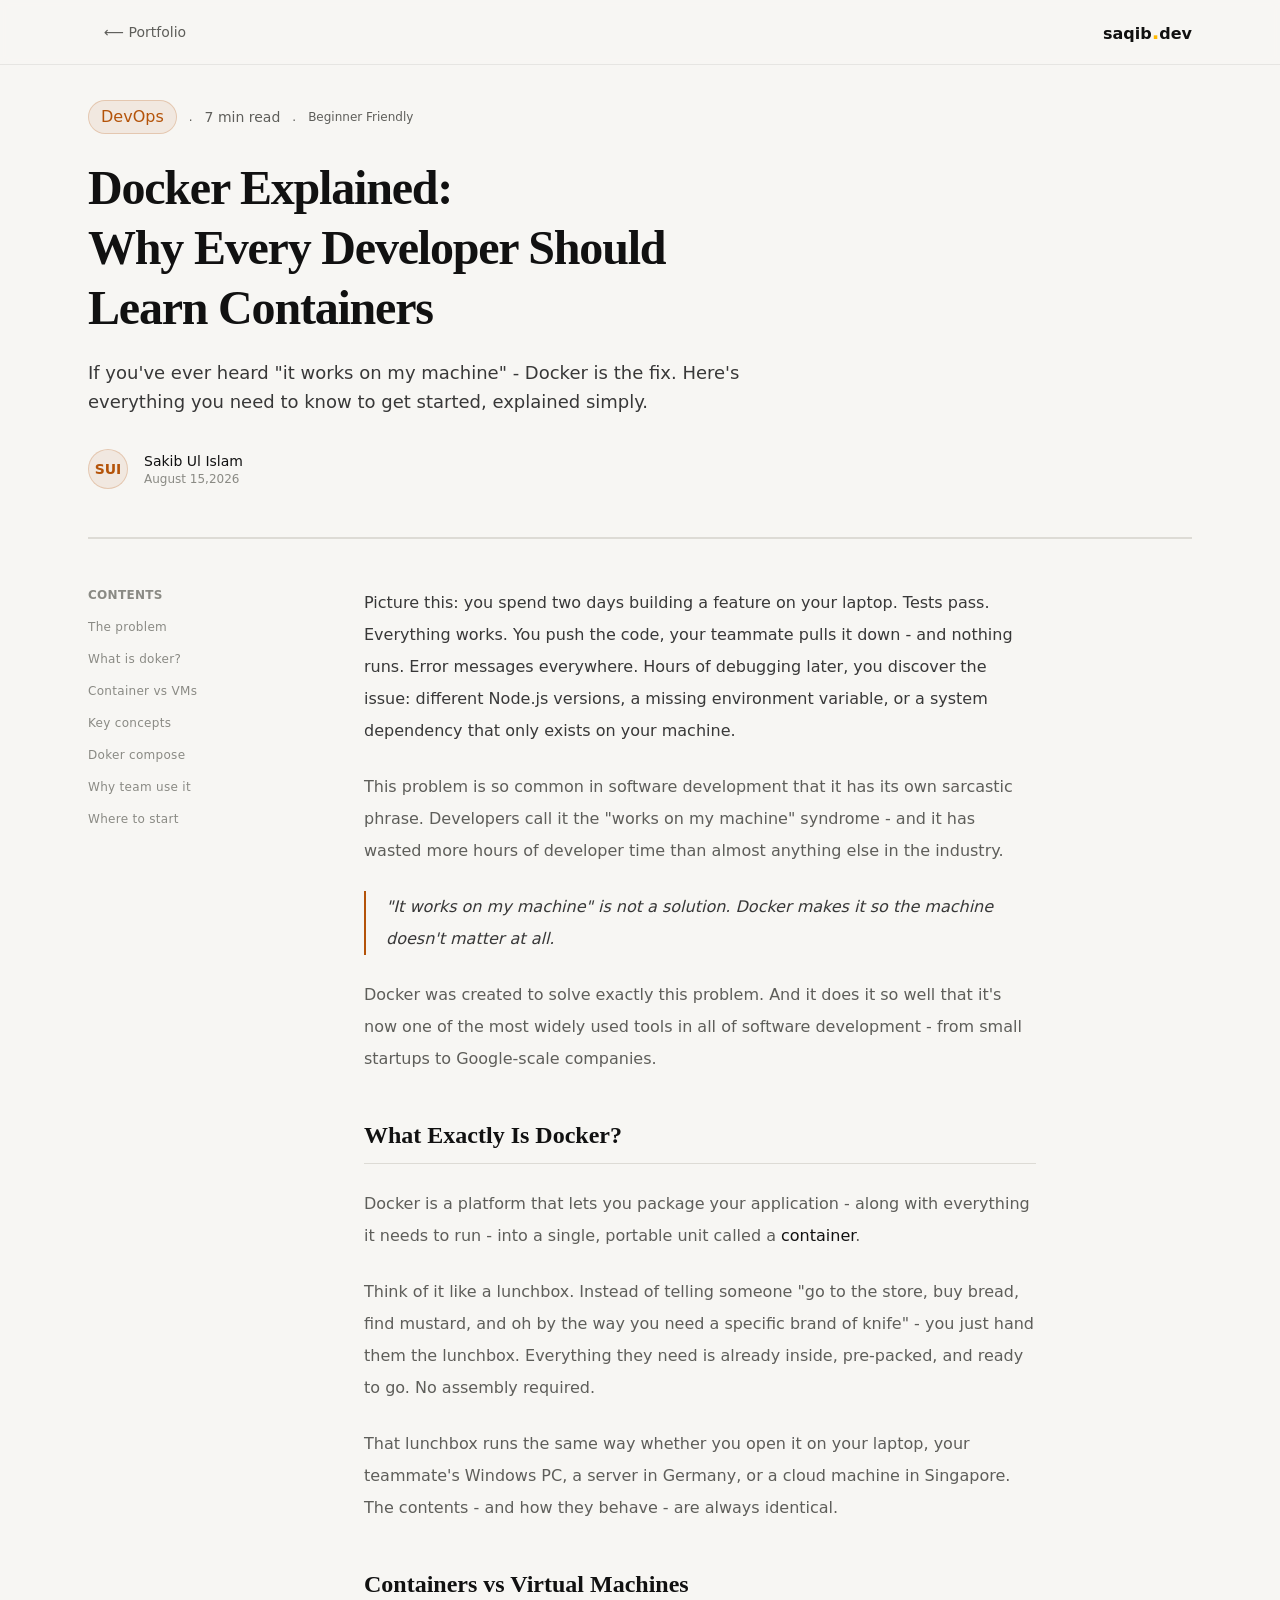
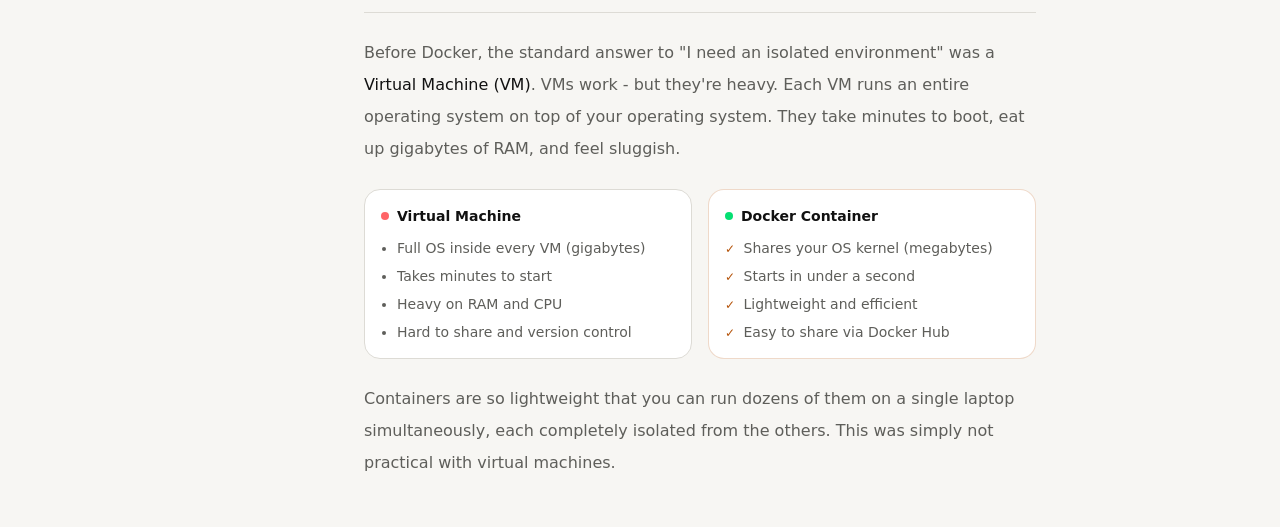
==== commit 79412f56: "changed" ====
--- a/blog.html
+++ b/blog.html
@@ -30,7 +30,7 @@
     </header>
 
     <section class="min-h-screen  px-6 pt-25 pb-12  mx-auto max-w-6xl">
-        <div class="max-w-2xl">
+        <section class="max-w-2xl">
  <div class="flex   items-center gap-3 mb-6  ">
             
                 <span class="border rounded-full border-(--accent-border) px-3 py-1 text-medium text-(--accent) bg-(--accent-dim)">DevOps</span>
@@ -49,9 +49,9 @@
         <p class="mt-5 text-lg leading-relaxed font-light text-(--text-2)">
             If you've ever heard "it works on my machine" - Docker is the fix. Here's everything you need to know to get started, explained simply.
         </p>
-        </div>
+        </section>
        
-        <div class="mt-8 gap-4 items-center flex">
+        <div class="mt-8 gap-4 items-center flex border-b-2 border-(--border) pb-12">
             <div class="items-center flex justify-center shrink-0 border border-(--accent-border) bg-(--accent-dim) rounded-full w-10 h-10 ">
                <span class="font-bold text-(--accent) text-sm select-none ">SUI</span>
             </div>
@@ -61,7 +61,74 @@
             </div>
         </div>
 
+
+ <section class="pt-12 md:grid grid-cols-4 relative ">
+
+    <aside class="hidden md:block w-44 shrink-0">
+<div class="md:sticky top-24 h-auto gap-4 flex flex-col ">
+            <p class="text-(--text-4) uppercase font-semibold text-xs tracking-wide ">Contents</p>
+           <a href="#problem" class="text-(--text-4)  text-xs tracking-wide hover:text-(--accent) duration-200 transition-all  ">The problem</a>
+           <a href="#doker" class="text-(--text-4)  text-xs tracking-wide hover:text-(--accent) duration-200 transition-all  ">What is doker?</a>
+           <a href="#con-vs-VMs" class="text-(--text-4)  text-xs tracking-wide hover:text-(--accent) duration-200 transition-all  ">Container vs VMs</a>
+           <a href="" class="text-(--text-4)  text-xs tracking-wide hover:text-(--accent) duration-200 transition-all  ">Key concepts</a>
+           <a href="" class="text-(--text-4)  text-xs tracking-wide hover:text-(--accent) duration-200 transition-all  ">Doker compose</a>
+           <a href="" class="text-(--text-4)  text-xs tracking-wide hover:text-(--accent) duration-200 transition-all  ">Why team use it</a>
+           <a href="" class="text-(--text-4)  text-xs tracking-wide hover:text-(--accent) duration-200 transition-all  ">Where to start</a>
+        </div>
+    </aside>
+        
+        <div class="  col-span-3 max-w-2xl text-base/8 flex flex-col gap-6 ">
+         <p class="text-(--text-2) ">Picture this: you spend two days building a feature on your laptop. Tests pass. Everything works. You push the code, your teammate pulls it down - and nothing runs. Error messages everywhere. Hours of debugging later, you discover the issue: different Node.js versions, a missing environment variable, or a system dependency that only exists on your machine.</p>   
+         <p id="problem" class="text-(--text-3) ">This problem is so common in software development that it has its own sarcastic phrase. Developers call it the "works on my machine" syndrome - and it has wasted more hours of developer time than almost anything else in the industry.</p>
+         <p class="text-(--text-2) italic border-l-2 pl-5 border-(--accent)">"It works on my machine" is not a solution. Docker makes it so the machine doesn't matter at all.</p>
+         <p class="text-(--text-3) ">Docker was created to solve exactly this problem. And it does it so well that it's now one of the most widely used tools in all of software development - from small startups to Google-scale companies.</p>
+
+         <h1 id="doker" class="text-2xl font-serif font-bold mt-5 border-b border-(--border) pb-3">What Exactly Is Docker?</h1>
+         <p class="text-(--text-3) ">Docker is a platform that lets you package your application - along with everything it needs to run - into a single, portable unit called a <span class="text-(--text-1)">container</span>.</p>
+         <p class="text-(--text-3) ">Think of it like a lunchbox. Instead of telling someone "go to the store, buy bread, find mustard, and oh by the way you need a specific brand of knife" - you just hand them the lunchbox. Everything they need is already inside, pre-packed, and ready to go. No assembly required.</p>
+         <p class="text-(--text-3) ">That lunchbox runs the same way whether you open it on your laptop, your teammate's Windows PC, a server in Germany, or a cloud machine in Singapore. The contents - and how they behave - are always identical.</p>
+
+         <h1 id="con-vs-VMs" class="text-2xl font-serif font-bold mt-5 border-b border-(--border) pb-3">Containers vs Virtual Machines</h1>
+         <p class="text-(--text-3) ">Before Docker, the standard answer to "I need an isolated environment" was a <span class="text-(--text-1)"> Virtual Machine (VM)</span>. VMs work - but they're heavy. Each VM runs an entire operating system on top of your operating system. They take minutes to boot, eat up gigabytes of RAM, and feel sluggish.</p>
+
+         <div class="grid grid-cols-2 gap-4">
+            <div class="flex gap-3 flex-col border border-(--border) rounded-2xl p-4 bg-(--surface-solid)">
+                    <div class="inline-flex items-center gap-2 ">
+                        <span class="h-2 w-2  inline-block bg-red-400 rounded-full "></span>
+                        <p class="text-sm font-semibold">Virtual Machine</p>
+                    </div>
+                       <ul class="list-disc text-(--text-3) text-sm flex gap-2 flex-col pl-4">
+                    <li>Full OS inside every VM (gigabytes)</li>
+                    <li>Takes minutes to start</li>
+                    <li>Heavy on RAM and CPU</li>
+                    <li>Hard to share and version control</li>
+                </ul>
+            </div>
+           
+ <div class="flex gap-3 flex-col border border-(--accent-border) rounded-2xl p-4 bg-(--surface-solid)">
+                    <div class="inline-flex items-center gap-2 ">
+                        <span class="h-2 w-2  inline-block bg-green-400 rounded-full "></span>
+                        <p class="text-sm font-semibold">Docker Container</p>
+                    </div>
+                       <ul class="list- text-(--text-3) text-sm flex gap-2 flex-col ">
+                    <li><span class="text-(--accent) shrink-0 mt-0.5 text-xs pr-1">✓</span> Shares your OS kernel (megabytes)</li>
+                    <li> <span class="text-(--accent) shrink-0 mt-0.5 text-xs pr-1">✓</span> Starts in under a second</li>
+                    <li> <span class="text-(--accent) shrink-0 mt-0.5 text-xs pr-1">✓</span> Lightweight and efficient</li>
+                    <li> <span class="text-(--accent) shrink-0 mt-0.5 text-xs pr-1">✓</span> Easy to share via Docker Hub</li>
+                </ul>
+            </div>
+
+         </div>
+
+ <p class="text-(--text-3) ">Containers are so lightweight that you can run dozens of them on a single laptop simultaneously, each completely isolated from the others. This was simply not practical with virtual machines.</p>
+
+        </div>
     </section>
+
+    </section>
+
+
+   
 </body>
 
 </html>
--- a/output.css
+++ b/output.css
@@ -6,6 +6,7 @@
     --font-sans: 'Inter', ui-sans-serif, system-ui, sans-serif;
     --font-serif: 'Playfair Display', ui-serif, Georgia, serif;
     --font-mono: 'JetBrains Mono', ui-monospace, 'Courier New', monospace;
+    --color-red-400: oklch(70.4% 0.191 22.216);
     --color-amber-300: oklch(87.9% 0.169 91.605);
     --color-amber-400: oklch(82.8% 0.189 84.429);
     --color-green-300: oklch(87.1% 0.15 154.449);
@@ -30,11 +31,14 @@
     --container-xs: 20rem;
     --container-sm: 24rem;
     --container-xl: 36rem;
+    --container-2xl: 42rem;
     --container-6xl: 72rem;
     --text-xs: 0.75rem;
     --text-xs--line-height: calc(1 / 0.75);
     --text-sm: 0.875rem;
     --text-sm--line-height: calc(1.25 / 0.875);
+    --text-base: 1rem;
+    --text-base--line-height: calc(1.5 / 1);
     --text-lg: 1.125rem;
     --text-lg--line-height: calc(1.75 / 1.125);
     --text-xl: 1.25rem;
@@ -43,6 +47,10 @@
     --text-2xl--line-height: calc(2 / 1.5);
     --text-3xl: 1.875rem;
     --text-3xl--line-height: calc(2.25 / 1.875);
+    --text-4xl: 2.25rem;
+    --text-4xl--line-height: calc(2.5 / 2.25);
+    --text-5xl: 3rem;
+    --text-5xl--line-height: 1;
     --text-6xl: 3.75rem;
     --text-6xl--line-height: 1;
     --text-8xl: 6rem;
@@ -52,10 +60,15 @@
     --font-weight-medium: 500;
     --font-weight-semibold: 600;
     --font-weight-bold: 700;
+    --tracking-tight: -0.025em;
+    --tracking-wide: 0.025em;
     --tracking-widest: 0.1em;
+    --leading-tight: 1.25;
+    --leading-relaxed: 1.625;
     --radius-lg: 0.5rem;
     --radius-xl: 0.75rem;
     --radius-2xl: 1rem;
+    --radius-4xl: 2rem;
     --ease-out: cubic-bezier(0, 0, 0.2, 1);
     --animate-pulse: pulse 2s cubic-bezier(0.4, 0, 0.6, 1) infinite;
     --blur-xs: 4px;
@@ -225,38 +238,68 @@
   .relative {
     position: relative;
   }
+  .sticky {
+    position: sticky;
+  }
   .inset-0 {
     inset: 0px;
   }
   .inset-x-0 {
     inset-inline: 0px;
   }
-  .top-0 {
-    top: 0px;
-  }
   .top-2 {
     top: calc(var(--spacing) * 2);
   }
+  .top-24 {
+    top: calc(var(--spacing) * 24);
+  }
   .-left-1 {
     left: calc(var(--spacing) * -1);
   }
   .-left-1\.5 {
     left: calc(var(--spacing) * -1.5);
   }
-  .left-1 {
-    left: var(--spacing);
-  }
   .z-10 {
     z-index: 10;
   }
+  .col-span-3 {
+    grid-column: span 3 / span 3;
+  }
+  .container {
+    width: 100%;
+    @media (width >= 40rem) {
+      max-width: 40rem;
+    }
+    @media (width >= 48rem) {
+      max-width: 48rem;
+    }
+    @media (width >= 64rem) {
+      max-width: 64rem;
+    }
+    @media (width >= 80rem) {
+      max-width: 80rem;
+    }
+    @media (width >= 96rem) {
+      max-width: 96rem;
+    }
+  }
   .mx-auto {
     margin-inline: auto;
   }
+  .mt-0 {
+    margin-top: 0px;
+  }
+  .mt-0\.5 {
+    margin-top: calc(var(--spacing) * 0.5);
+  }
   .mt-3 {
     margin-top: calc(var(--spacing) * 3);
   }
-  .mr-3 {
-    margin-right: calc(var(--spacing) * 3);
+  .mt-5 {
+    margin-top: calc(var(--spacing) * 5);
+  }
+  .mt-8 {
+    margin-top: calc(var(--spacing) * 8);
   }
   .mb-1 {
     margin-bottom: var(--spacing);
@@ -270,6 +313,9 @@
   .mb-5 {
     margin-bottom: calc(var(--spacing) * 5);
   }
+  .mb-6 {
+    margin-bottom: calc(var(--spacing) * 6);
+  }
   .mb-8 {
     margin-bottom: calc(var(--spacing) * 8);
   }
@@ -279,6 +325,9 @@
   .mb-15 {
     margin-bottom: calc(var(--spacing) * 15);
   }
+  .contents {
+    display: contents;
+  }
   .flex {
     display: flex;
   }
@@ -318,6 +367,9 @@
   .h-16 {
     height: calc(var(--spacing) * 16);
   }
+  .h-auto {
+    height: auto;
+  }
   .min-h-screen {
     min-height: 100vh;
   }
@@ -336,9 +388,15 @@
   .w-10 {
     width: calc(var(--spacing) * 10);
   }
+  .w-44 {
+    width: calc(var(--spacing) * 44);
+  }
   .w-full {
     width: 100%;
   }
+  .max-w-2xl {
+    max-width: var(--container-2xl);
+  }
   .max-w-6xl {
     max-width: var(--container-6xl);
   }
@@ -354,6 +412,12 @@
   .flex-1 {
     flex: 1;
   }
+  .flex-shrink {
+    flex-shrink: 1;
+  }
+  .shrink-0 {
+    flex-shrink: 0;
+  }
   .border-collapse {
     border-collapse: collapse;
   }
@@ -372,11 +436,20 @@
   .resize {
     resize: both;
   }
+  .list-disc {
+    list-style-type: disc;
+  }
   .grid-cols-1 {
     grid-template-columns: repeat(1, minmax(0, 1fr));
   }
+  .grid-cols-2 {
+    grid-template-columns: repeat(2, minmax(0, 1fr));
+  }
   .grid-cols-3 {
     grid-template-columns: repeat(3, minmax(0, 1fr));
+  }
+  .grid-cols-4 {
+    grid-template-columns: repeat(4, minmax(0, 1fr));
   }
   .flex-col {
     flex-direction: column;
@@ -448,27 +521,26 @@
     border-bottom-style: var(--tw-border-style);
     border-bottom-width: 1px;
   }
+  .border-b-2 {
+    border-bottom-style: var(--tw-border-style);
+    border-bottom-width: 2px;
+  }
   .border-l {
     border-left-style: var(--tw-border-style);
     border-left-width: 1px;
   }
+  .border-l-2 {
+    border-left-style: var(--tw-border-style);
+    border-left-width: 2px;
+  }
   .border-\(--accent\) {
     border-color: var(--accent);
   }
   .border-\(--accent-border\) {
     border-color: var(--accent-border);
   }
-  .border-\(--bor\) {
-    border-color: var(--bor);
-  }
   .border-\(--border\) {
     border-color: var(--border);
-  }
-  .border-\(--border-\) {
-    border-color: var(--border-);
-  }
-  .border-\(--border-accent\) {
-    border-color: var(--border-accent);
   }
   .border-\(--border-subtle\) {
     border-color: var(--border-subtle);
@@ -491,9 +563,6 @@
       border-color: color-mix(in oklab, var(--color-white) 20%, transparent);
     }
   }
-  .bg-\(--accent\) {
-    background-color: var(--accent);
-  }
   .bg-\(--accent-dim\) {
     background-color: var(--accent-dim);
   }
@@ -502,6 +571,9 @@
   }
   .bg-\(--surface\) {
     background-color: var(--surface);
+  }
+  .bg-\(--surface-card\) {
+    background-color: var(--surface-card);
   }
   .bg-\(--surface-solid\) {
     background-color: var(--surface-solid);
@@ -545,6 +617,9 @@
       background-color: color-mix(in oklab, var(--color-purple-400) 20%, transparent);
     }
   }
+  .bg-red-400 {
+    background-color: var(--color-red-400);
+  }
   .bg-white {
     background-color: var(--color-white);
   }
@@ -659,11 +734,32 @@
   .pt-10 {
     padding-top: calc(var(--spacing) * 10);
   }
-  .pt-36 {
-    padding-top: calc(var(--spacing) * 36);
+  .pt-12 {
+    padding-top: calc(var(--spacing) * 12);
+  }
+  .pt-25 {
+    padding-top: calc(var(--spacing) * 25);
+  }
+  .pr-1 {
+    padding-right: var(--spacing);
+  }
+  .pr-2 {
+    padding-right: calc(var(--spacing) * 2);
   }
   .pb-1 {
     padding-bottom: var(--spacing);
+  }
+  .pb-3 {
+    padding-bottom: calc(var(--spacing) * 3);
+  }
+  .pb-12 {
+    padding-bottom: calc(var(--spacing) * 12);
+  }
+  .pl-4 {
+    padding-left: calc(var(--spacing) * 4);
+  }
+  .pl-5 {
+    padding-left: calc(var(--spacing) * 5);
   }
   .pl-12 {
     padding-left: calc(var(--spacing) * 12);
@@ -682,10 +778,22 @@
     font-size: var(--text-3xl);
     line-height: var(--tw-leading, var(--text-3xl--line-height));
   }
+  .text-4xl {
+    font-size: var(--text-4xl);
+    line-height: var(--tw-leading, var(--text-4xl--line-height));
+  }
   .text-6xl {
     font-size: var(--text-6xl);
     line-height: var(--tw-leading, var(--text-6xl--line-height));
   }
+  .text-base {
+    font-size: var(--text-base);
+    line-height: var(--tw-leading, var(--text-base--line-height));
+  }
+  .text-base\/8 {
+    font-size: var(--text-base);
+    line-height: calc(var(--spacing) * 8);
+  }
   .text-lg {
     font-size: var(--text-lg);
     line-height: var(--tw-leading, var(--text-lg--line-height));
@@ -702,6 +810,14 @@
     font-size: var(--text-xs);
     line-height: var(--tw-leading, var(--text-xs--line-height));
   }
+  .leading-relaxed {
+    --tw-leading: var(--leading-relaxed);
+    line-height: var(--leading-relaxed);
+  }
+  .leading-tight {
+    --tw-leading: var(--leading-tight);
+    line-height: var(--leading-tight);
+  }
   .font-bold {
     --tw-font-weight: var(--font-weight-bold);
     font-weight: var(--font-weight-bold);
@@ -722,6 +838,14 @@
     --tw-font-weight: var(--font-weight-semibold);
     font-weight: var(--font-weight-semibold);
   }
+  .tracking-tight {
+    --tw-tracking: var(--tracking-tight);
+    letter-spacing: var(--tracking-tight);
+  }
+  .tracking-wide {
+    --tw-tracking: var(--tracking-wide);
+    letter-spacing: var(--tracking-wide);
+  }
   .tracking-widest {
     --tw-tracking: var(--tracking-widest);
     letter-spacing: var(--tracking-widest);
@@ -734,12 +858,6 @@
   }
   .text-\(--accent\) {
     color: var(--accent);
-  }
-  .text-\(--text\) {
-    color: var(--text);
-  }
-  .text-\(--text-\) {
-    color: var(--text-);
   }
   .text-\(--text-1\) {
     color: var(--text-1);
@@ -798,6 +916,9 @@
   .uppercase {
     text-transform: uppercase;
   }
+  .italic {
+    font-style: italic;
+  }
   .underline {
     text-decoration-line: underline;
   }
@@ -848,6 +969,10 @@
     --tw-ease: var(--ease-out);
     transition-timing-function: var(--ease-out);
   }
+  .select-none {
+    -webkit-user-select: none;
+    user-select: none;
+  }
   @media (hover: hover) {
     .group-hover\:bg-black\/35:is(:where(.group):hover *) {
       background-color: color-mix(in srgb, #000 35%, transparent);
@@ -893,20 +1018,32 @@
     .hover\:text-\(--text-1\):hover {
       color: var(--text-1);
     }
+    .hover\:text-white:hover {
+      color: var(--color-white);
+    }
   }
   @media (width >= 48rem) {
+    .md\:sticky {
+      position: sticky;
+    }
     .md\:col-span-2 {
       grid-column: span 2 / span 2;
     }
+    .md\:block {
+      display: block;
+    }
     .md\:flex {
       display: flex;
     }
+    .md\:grid {
+      display: grid;
+    }
+    .md\:max-w-2xl {
+      max-width: var(--container-2xl);
+    }
     .md\:max-w-sm {
       max-width: var(--container-sm);
     }
-    .md\:max-w-xs {
-      max-width: var(--container-xs);
-    }
     .md\:grid-cols-2 {
       grid-template-columns: repeat(2, minmax(0, 1fr));
     }
@@ -918,6 +1055,10 @@
     }
     .md\:pb-20 {
       padding-bottom: calc(var(--spacing) * 20);
+    }
+    .md\:text-5xl {
+      font-size: var(--text-5xl);
+      line-height: var(--tw-leading, var(--text-5xl--line-height));
     }
     .md\:text-8xl {
       font-size: var(--text-8xl);
@@ -940,157 +1081,6 @@
     }
   }
 }
-@layer theme, base, components, utilities;
-@layer theme;
-@layer base {
-  *, ::after, ::before, ::backdrop, ::file-selector-button {
-    box-sizing: border-box;
-    margin: 0;
-    padding: 0;
-    border: 0 solid;
-  }
-  html, :host {
-    line-height: 1.5;
-    -webkit-text-size-adjust: 100%;
-    tab-size: 4;
-    font-family: var(--default-font-family, -apple-system, BlinkMacSystemFont, "Segoe UI", Roboto, "Helvetica Neue", "Noto Sans", Arial, sans-serif, "Apple Color Emoji", "Segoe UI Emoji", "Segoe UI Symbol", "Noto Color Emoji");
-    font-feature-settings: var(--default-font-feature-settings, normal);
-    font-variation-settings: var(--default-font-variation-settings, normal);
-    -webkit-tap-highlight-color: transparent;
-  }
-  hr {
-    height: 0;
-    color: inherit;
-    border-top-width: 1px;
-  }
-  abbr:where([title]) {
-    -webkit-text-decoration: underline dotted;
-    text-decoration: underline dotted;
-  }
-  h1, h2, h3, h4, h5, h6 {
-    font-size: inherit;
-    font-weight: inherit;
-  }
-  a {
-    color: inherit;
-    -webkit-text-decoration: inherit;
-    text-decoration: inherit;
-  }
-  b, strong {
-    font-weight: bolder;
-  }
-  code, kbd, samp, pre {
-    font-family: var(--default-mono-font-family, ui-monospace, SFMono-Regular, Menlo, Monaco, Consolas, "Liberation Mono", "Courier New", monospace);
-    font-feature-settings: var(--default-mono-font-feature-settings, normal);
-    font-variation-settings: var(--default-mono-font-variation-settings, normal);
-    font-size: 1em;
-  }
-  small {
-    font-size: 80%;
-  }
-  sub, sup {
-    font-size: 75%;
-    line-height: 0;
-    position: relative;
-    vertical-align: baseline;
-  }
-  sub {
-    bottom: -0.25em;
-  }
-  sup {
-    top: -0.5em;
-  }
-  table {
-    text-indent: 0;
-    border-color: inherit;
-    border-collapse: collapse;
-  }
-  :-moz-focusring:where(:not(iframe)) {
-    outline: auto;
-  }
-  progress {
-    vertical-align: baseline;
-  }
-  summary {
-    display: list-item;
-  }
-  ol, ul, menu {
-    list-style: none;
-  }
-  img, svg, video, canvas, audio, iframe, embed, object {
-    display: block;
-    vertical-align: middle;
-  }
-  img, video {
-    max-width: 100%;
-    height: auto;
-  }
-  button, input, select, optgroup, textarea, ::file-selector-button {
-    font: inherit;
-    font-feature-settings: inherit;
-    font-variation-settings: inherit;
-    letter-spacing: inherit;
-    color: inherit;
-    border-radius: 0;
-    background-color: transparent;
-    opacity: 1;
-  }
-  :where(select:is([multiple], [size])) optgroup {
-    font-weight: bolder;
-  }
-  :where(select:is([multiple], [size])) optgroup option {
-    padding-inline-start: 20px;
-  }
-  ::file-selector-button {
-    margin-inline-end: 4px;
-  }
-  ::placeholder {
-    opacity: 1;
-  }
-  @supports (not (-webkit-appearance: -apple-pay-button))  or (contain-intrinsic-size: 1px) {
-    ::placeholder {
-      color: currentcolor;
-      @supports (color: color-mix(in lab, red, red)) {
-        color: color-mix(in oklab, currentcolor 50%, transparent);
-      }
-    }
-  }
-  textarea {
-    resize: vertical;
-  }
-  ::-webkit-search-decoration {
-    -webkit-appearance: none;
-  }
-  ::-webkit-date-and-time-value {
-    min-height: 1lh;
-    text-align: inherit;
-  }
-  ::-webkit-datetime-edit {
-    display: inline-flex;
-  }
-  ::-webkit-datetime-edit-fields-wrapper {
-    padding: 0;
-  }
-  ::-webkit-datetime-edit, ::-webkit-datetime-edit-year-field, ::-webkit-datetime-edit-month-field, ::-webkit-datetime-edit-day-field, ::-webkit-datetime-edit-hour-field, ::-webkit-datetime-edit-minute-field, ::-webkit-datetime-edit-second-field, ::-webkit-datetime-edit-millisecond-field, ::-webkit-datetime-edit-meridiem-field {
-    padding-block: 0;
-  }
-  ::-webkit-calendar-picker-indicator {
-    line-height: 1;
-  }
-  :-moz-ui-invalid {
-    box-shadow: none;
-  }
-  button, input:where([type="button"], [type="reset"], [type="submit"]), ::file-selector-button {
-    appearance: button;
-  }
-  ::-webkit-inner-spin-button, ::-webkit-outer-spin-button {
-    height: auto;
-  }
-  [hidden]:where(:not([hidden="until-found"])) {
-    display: none !important;
-  }
-}
-@layer utilities;
 @import url('https://fonts.googleapis.com/css2?family=Inter:ital,opsz,wght@0,14..32,100..900;1,14..32,100..900&family=Playfair+Display:wght@400;700&family=JetBrains+Mono:wght@400;500&display=swap');
 :root {
   --surface: #0f0f0f;
@@ -1180,6 +1170,398 @@
 }
 .animate-fade-in-up-3 {
   animation: fadeInUp 0.6s ease-out 0.45s both;
+  @layer theme, base, components, utilities;
+  @layer theme;
+  @layer base {
+    *, ::after, ::before, ::backdrop, ::file-selector-button {
+      box-sizing: border-box;
+      margin: 0;
+      padding: 0;
+      border: 0 solid;
+    }
+    html, :host {
+      line-height: 1.5;
+      -webkit-text-size-adjust: 100%;
+      tab-size: 4;
+      font-family: var(--default-font-family, -apple-system, BlinkMacSystemFont, "Segoe UI", Roboto, "Helvetica Neue", "Noto Sans", Arial, sans-serif, "Apple Color Emoji", "Segoe UI Emoji", "Segoe UI Symbol", "Noto Color Emoji");
+      font-feature-settings: var(--default-font-feature-settings, normal);
+      font-variation-settings: var(--default-font-variation-settings, normal);
+      -webkit-tap-highlight-color: transparent;
+    }
+    hr {
+      height: 0;
+      color: inherit;
+      border-top-width: 1px;
+    }
+    abbr:where([title]) {
+      -webkit-text-decoration: underline dotted;
+      text-decoration: underline dotted;
+    }
+    h1, h2, h3, h4, h5, h6 {
+      font-size: inherit;
+      font-weight: inherit;
+    }
+    a {
+      color: inherit;
+      -webkit-text-decoration: inherit;
+      text-decoration: inherit;
+    }
+    b, strong {
+      font-weight: bolder;
+    }
+    code, kbd, samp, pre {
+      font-family: var(--default-mono-font-family, ui-monospace, SFMono-Regular, Menlo, Monaco, Consolas, "Liberation Mono", "Courier New", monospace);
+      font-feature-settings: var(--default-mono-font-feature-settings, normal);
+      font-variation-settings: var(--default-mono-font-variation-settings, normal);
+      font-size: 1em;
+    }
+    small {
+      font-size: 80%;
+    }
+    sub, sup {
+      font-size: 75%;
+      line-height: 0;
+      position: relative;
+      vertical-align: baseline;
+    }
+    sub {
+      bottom: -0.25em;
+    }
+    sup {
+      top: -0.5em;
+    }
+    table {
+      text-indent: 0;
+      border-color: inherit;
+      border-collapse: collapse;
+    }
+    :-moz-focusring:where(:not(iframe)) {
+      outline: auto;
+    }
+    progress {
+      vertical-align: baseline;
+    }
+    summary {
+      display: list-item;
+    }
+    ol, ul, menu {
+      list-style: none;
+    }
+    img, svg, video, canvas, audio, iframe, embed, object {
+      display: block;
+      vertical-align: middle;
+    }
+    img, video {
+      max-width: 100%;
+      height: auto;
+    }
+    button, input, select, optgroup, textarea, ::file-selector-button {
+      font: inherit;
+      font-feature-settings: inherit;
+      font-variation-settings: inherit;
+      letter-spacing: inherit;
+      color: inherit;
+      border-radius: 0;
+      background-color: transparent;
+      opacity: 1;
+    }
+    :where(select:is([multiple], [size])) optgroup {
+      font-weight: bolder;
+    }
+    :where(select:is([multiple], [size])) optgroup option {
+      padding-inline-start: 20px;
+    }
+    ::file-selector-button {
+      margin-inline-end: 4px;
+    }
+    ::placeholder {
+      opacity: 1;
+    }
+    @supports (not (-webkit-appearance: -apple-pay-button))  or (contain-intrinsic-size: 1px) {
+      ::placeholder {
+        color: currentcolor;
+        @supports (color: color-mix(in lab, red, red)) {
+          color: color-mix(in oklab, currentcolor 50%, transparent);
+        }
+      }
+    }
+    textarea {
+      resize: vertical;
+    }
+    ::-webkit-search-decoration {
+      -webkit-appearance: none;
+    }
+    ::-webkit-date-and-time-value {
+      min-height: 1lh;
+      text-align: inherit;
+    }
+    ::-webkit-datetime-edit {
+      display: inline-flex;
+    }
+    ::-webkit-datetime-edit-fields-wrapper {
+      padding: 0;
+    }
+    ::-webkit-datetime-edit, ::-webkit-datetime-edit-year-field, ::-webkit-datetime-edit-month-field, ::-webkit-datetime-edit-day-field, ::-webkit-datetime-edit-hour-field, ::-webkit-datetime-edit-minute-field, ::-webkit-datetime-edit-second-field, ::-webkit-datetime-edit-millisecond-field, ::-webkit-datetime-edit-meridiem-field {
+      padding-block: 0;
+    }
+    ::-webkit-calendar-picker-indicator {
+      line-height: 1;
+    }
+    :-moz-ui-invalid {
+      box-shadow: none;
+    }
+    button, input:where([type="button"], [type="reset"], [type="submit"]), ::file-selector-button {
+      appearance: button;
+    }
+    ::-webkit-inner-spin-button, ::-webkit-outer-spin-button {
+      height: auto;
+    }
+    [hidden]:where(:not([hidden="until-found"])) {
+      display: none !important;
+    }
+  }
+  @layer utilities;
+  @layer theme, base, components, utilities;
+  @layer theme;
+  @layer base {
+    *, ::after, ::before, ::backdrop, ::file-selector-button {
+      box-sizing: border-box;
+      margin: 0;
+      padding: 0;
+      border: 0 solid;
+    }
+    html, :host {
+      line-height: 1.5;
+      -webkit-text-size-adjust: 100%;
+      tab-size: 4;
+      font-family: var(--default-font-family, -apple-system, BlinkMacSystemFont, "Segoe UI", Roboto, "Helvetica Neue", "Noto Sans", Arial, sans-serif, "Apple Color Emoji", "Segoe UI Emoji", "Segoe UI Symbol", "Noto Color Emoji");
+      font-feature-settings: var(--default-font-feature-settings, normal);
+      font-variation-settings: var(--default-font-variation-settings, normal);
+      -webkit-tap-highlight-color: transparent;
+    }
+    hr {
+      height: 0;
+      color: inherit;
+      border-top-width: 1px;
+    }
+    abbr:where([title]) {
+      -webkit-text-decoration: underline dotted;
+      text-decoration: underline dotted;
+    }
+    h1, h2, h3, h4, h5, h6 {
+      font-size: inherit;
+      font-weight: inherit;
+    }
+    a {
+      color: inherit;
+      -webkit-text-decoration: inherit;
+      text-decoration: inherit;
+    }
+    b, strong {
+      font-weight: bolder;
+    }
+    code, kbd, samp, pre {
+      font-family: var(--default-mono-font-family, ui-monospace, SFMono-Regular, Menlo, Monaco, Consolas, "Liberation Mono", "Courier New", monospace);
+      font-feature-settings: var(--default-mono-font-feature-settings, normal);
+      font-variation-settings: var(--default-mono-font-variation-settings, normal);
+      font-size: 1em;
+    }
+    small {
+      font-size: 80%;
+    }
+    sub, sup {
+      font-size: 75%;
+      line-height: 0;
+      position: relative;
+      vertical-align: baseline;
+    }
+    sub {
+      bottom: -0.25em;
+    }
+    sup {
+      top: -0.5em;
+    }
+    table {
+      text-indent: 0;
+      border-color: inherit;
+      border-collapse: collapse;
+    }
+    :-moz-focusring:where(:not(iframe)) {
+      outline: auto;
+    }
+    progress {
+      vertical-align: baseline;
+    }
+    summary {
+      display: list-item;
+    }
+    ol, ul, menu {
+      list-style: none;
+    }
+    img, svg, video, canvas, audio, iframe, embed, object {
+      display: block;
+      vertical-align: middle;
+    }
+    img, video {
+      max-width: 100%;
+      height: auto;
+    }
+    button, input, select, optgroup, textarea, ::file-selector-button {
+      font: inherit;
+      font-feature-settings: inherit;
+      font-variation-settings: inherit;
+      letter-spacing: inherit;
+      color: inherit;
+      border-radius: 0;
+      background-color: transparent;
+      opacity: 1;
+    }
+    :where(select:is([multiple], [size])) optgroup {
+      font-weight: bolder;
+    }
+    :where(select:is([multiple], [size])) optgroup option {
+      padding-inline-start: 20px;
+    }
+    ::file-selector-button {
+      margin-inline-end: 4px;
+    }
+    ::placeholder {
+      opacity: 1;
+    }
+    @supports (not (-webkit-appearance: -apple-pay-button))  or (contain-intrinsic-size: 1px) {
+      ::placeholder {
+        color: currentcolor;
+        @supports (color: color-mix(in lab, red, red)) {
+          color: color-mix(in oklab, currentcolor 50%, transparent);
+        }
+      }
+    }
+    textarea {
+      resize: vertical;
+    }
+    ::-webkit-search-decoration {
+      -webkit-appearance: none;
+    }
+    ::-webkit-date-and-time-value {
+      min-height: 1lh;
+      text-align: inherit;
+    }
+    ::-webkit-datetime-edit {
+      display: inline-flex;
+    }
+    ::-webkit-datetime-edit-fields-wrapper {
+      padding: 0;
+    }
+    ::-webkit-datetime-edit, ::-webkit-datetime-edit-year-field, ::-webkit-datetime-edit-month-field, ::-webkit-datetime-edit-day-field, ::-webkit-datetime-edit-hour-field, ::-webkit-datetime-edit-minute-field, ::-webkit-datetime-edit-second-field, ::-webkit-datetime-edit-millisecond-field, ::-webkit-datetime-edit-meridiem-field {
+      padding-block: 0;
+    }
+    ::-webkit-calendar-picker-indicator {
+      line-height: 1;
+    }
+    :-moz-ui-invalid {
+      box-shadow: none;
+    }
+    button, input:where([type="button"], [type="reset"], [type="submit"]), ::file-selector-button {
+      appearance: button;
+    }
+    ::-webkit-inner-spin-button, ::-webkit-outer-spin-button {
+      height: auto;
+    }
+    [hidden]:where(:not([hidden="until-found"])) {
+      display: none !important;
+    }
+  }
+  @layer utilities;
+  @import url('https://fonts.googleapis.com/css2?family=Inter:ital,opsz,wght@0,14..32,100..900;1,14..32,100..900&family=Playfair+Display:wght@400;700&family=JetBrains+Mono:wght@400;500&display=swap');
+  :root {
+    --surface: #0f0f0f;
+    --surface-card: rgba(22, 22, 22, 0.75);
+    --surface-solid: #181818;
+    --surface-code: #141414;
+    --text-1: #eeeeee;
+    --text-2: #b8b8b8;
+    --text-3: #888888;
+    --text-4: #606060;
+    --border: #2a2a2a;
+    --border-subtle: rgba(255, 255, 255, 0.06);
+    --accent: #fbbf24;
+    --accent-dim: rgba(251, 191, 36, 0.10);
+    --accent-border: rgba(251, 191, 36, 0.22);
+    --navbar-bg: rgba(15, 15, 15, 0.82);
+  }
+  @media (prefers-color-scheme: light) {
+    :root {
+      --surface: #f7f6f3;
+      --surface-card: rgba(255, 255, 255, 0.90);
+      --surface-solid: #ffffff;
+      --surface-code: #eeede9;
+      --text-1: #111111;
+      --text-2: #383838;
+      --text-3: #5e5e5a;
+      --text-4: #8a8a84;
+      --border: #dddbd5;
+      --border-subtle: rgba(0, 0, 0, 0.07);
+      --accent: #b45309;
+      --accent-dim: rgba(180, 83, 9, 0.08);
+      --accent-border: rgba(180, 83, 9, 0.22);
+      --navbar-bg: rgba(247, 246, 243, 0.88);
+    }
+  }
+  @layer base {
+    html {
+      scroll-behavior: smooth;
+    }
+    body {
+      -webkit-font-smoothing: antialiased;
+      -moz-osx-font-smoothing: grayscale;
+      background-color: var(--surface);
+      color: var(--text-1);
+      transition: background-color 0.25s ease, color 0.25s ease;
+    }
+    header, section, article, aside, footer, nav {
+      transition: background-color 0.25s ease, border-color 0.25s ease, color 0.25s ease;
+    }
+  }
+  ::-webkit-scrollbar {
+    width: 5px;
+    height: 5px;
+  }
+  ::-webkit-scrollbar-track {
+    background: transparent;
+  }
+  ::-webkit-scrollbar-thumb {
+    background: #333;
+    border-radius: 99px;
+  }
+  ::-webkit-scrollbar-thumb:hover {
+    background: #555;
+  }
+  * {
+    scrollbar-width: thin;
+    scrollbar-color: #333 transparent;
+  }
+  @keyframes fadeInUp {
+    from {
+      opacity: 0;
+      transform: translateY(22px);
+    }
+    to {
+      opacity: 1;
+      transform: translateY(0);
+    }
+  }
+  .animate-fade-in-up {
+    animation: fadeInUp 0.6s ease-out both;
+  }
+  .animate-fade-in-up-1 {
+    animation: fadeInUp 0.6s ease-out 0.15s both;
+  }
+  .animate-fade-in-up-2 {
+    animation: fadeInUp 0.6s ease-out 0.30s both;
+  }
+  .animate-fade-in-up-3 {
+    animation: fadeInUp 0.6s ease-out 0.45s both;
+  }
 }
 @property --tw-rotate-x {
   syntax: "*";
@@ -1248,6 +1630,10 @@
   inherits: false;
   initial-value: 100%;
 }
+@property --tw-leading {
+  syntax: "*";
+  inherits: false;
+}
 @property --tw-font-weight {
   syntax: "*";
   inherits: false;
@@ -1319,6 +1705,11 @@
   syntax: "*";
   inherits: false;
   initial-value: 0;
+}
+@keyframes pulse {
+  50% {
+    opacity: 0.5;
+  }
 }
 @keyframes pulse {
   50% {
@@ -1348,6 +1739,7 @@
       --tw-gradient-from-position: 0%;
       --tw-gradient-via-position: 50%;
       --tw-gradient-to-position: 100%;
+      --tw-leading: initial;
       --tw-font-weight: initial;
       --tw-tracking: initial;
       --tw-outline-style: solid;
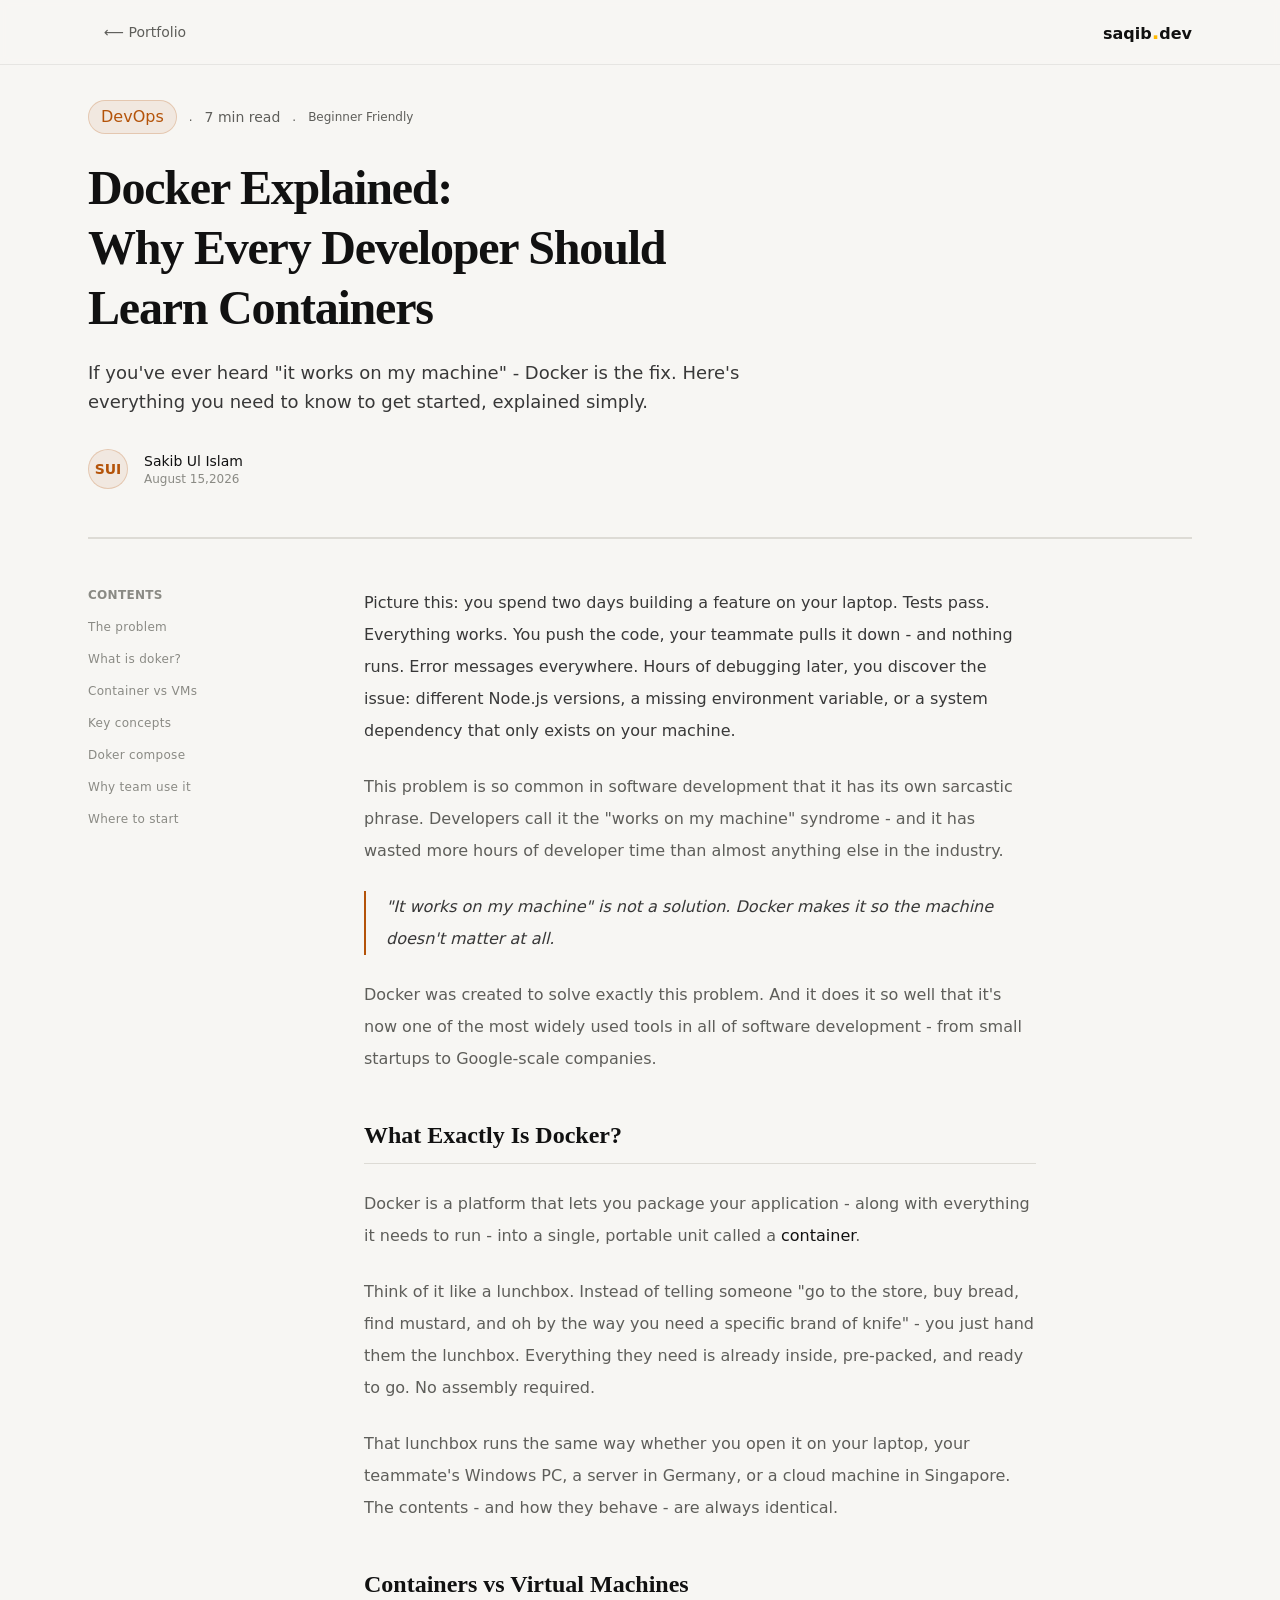
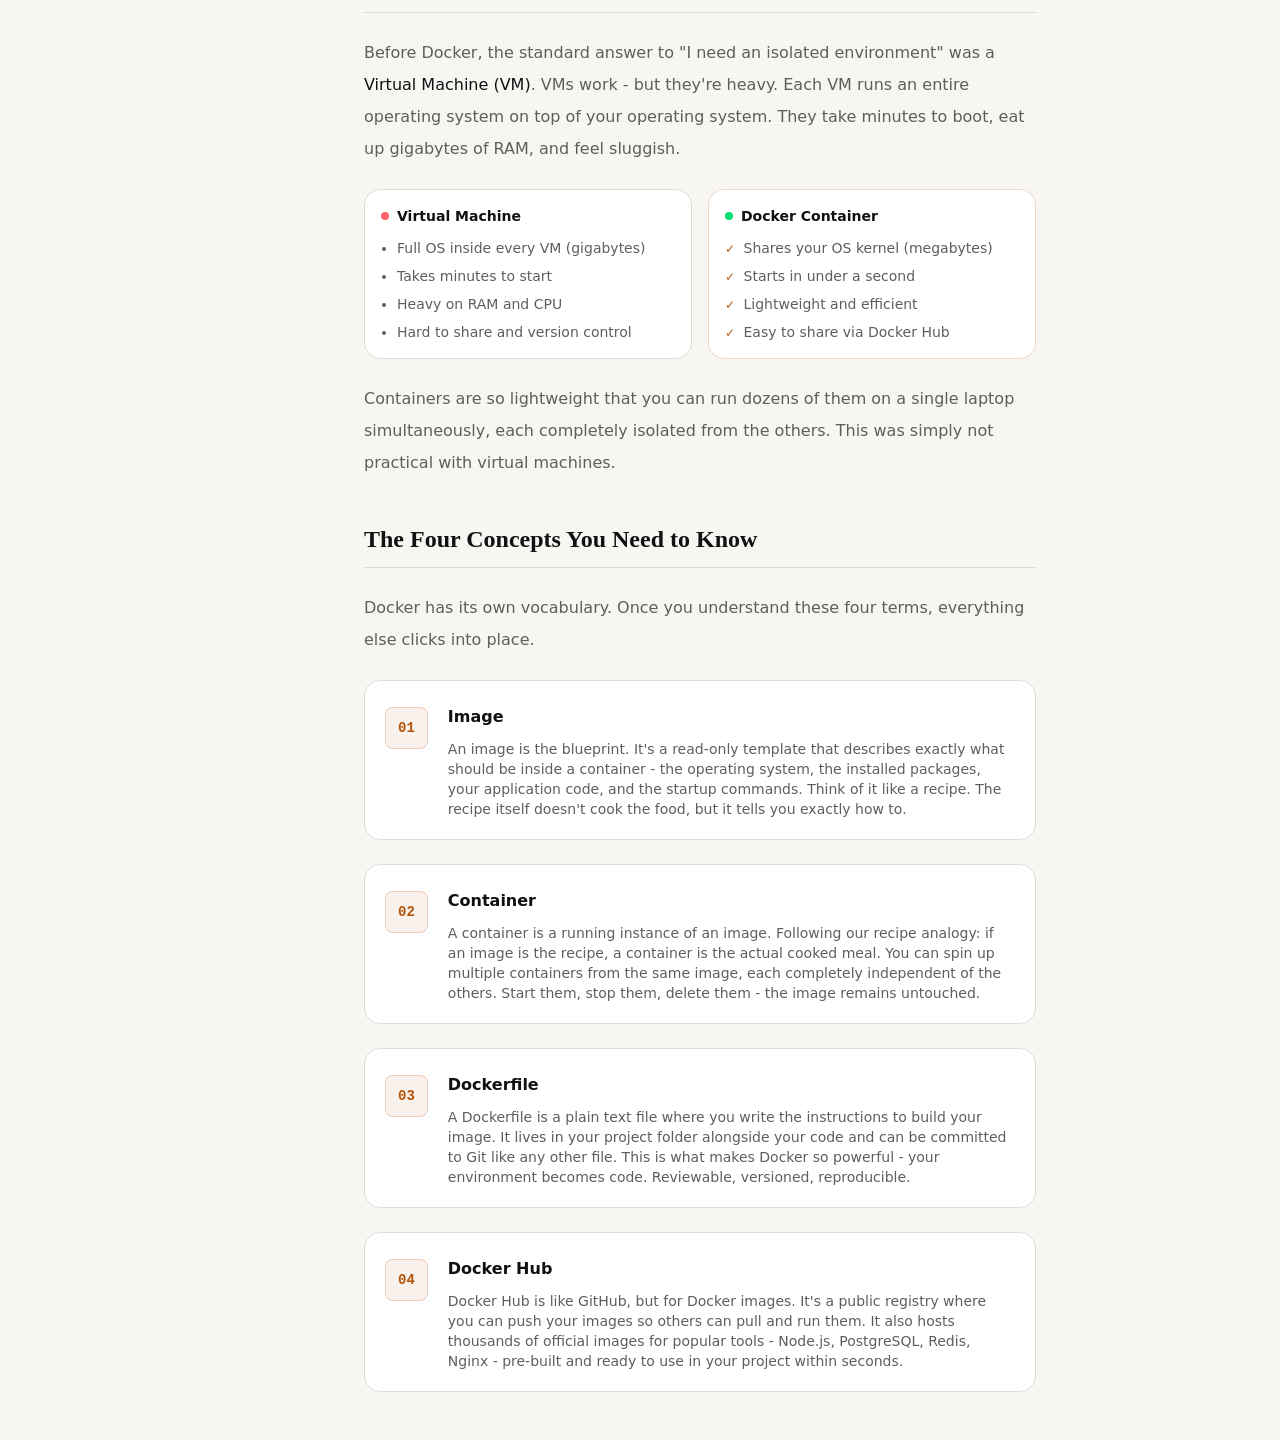
==== commit 410ed065: "modified concepts" ====
--- a/blog.html
+++ b/blog.html
@@ -70,7 +70,7 @@
            <a href="#problem" class="text-(--text-4)  text-xs tracking-wide hover:text-(--accent) duration-200 transition-all  ">The problem</a>
            <a href="#doker" class="text-(--text-4)  text-xs tracking-wide hover:text-(--accent) duration-200 transition-all  ">What is doker?</a>
            <a href="#con-vs-VMs" class="text-(--text-4)  text-xs tracking-wide hover:text-(--accent) duration-200 transition-all  ">Container vs VMs</a>
-           <a href="" class="text-(--text-4)  text-xs tracking-wide hover:text-(--accent) duration-200 transition-all  ">Key concepts</a>
+           <a href="#concepts" class="text-(--text-4)  text-xs tracking-wide hover:text-(--accent) duration-200 transition-all  ">Key concepts</a>
            <a href="" class="text-(--text-4)  text-xs tracking-wide hover:text-(--accent) duration-200 transition-all  ">Doker compose</a>
            <a href="" class="text-(--text-4)  text-xs tracking-wide hover:text-(--accent) duration-200 transition-all  ">Why team use it</a>
            <a href="" class="text-(--text-4)  text-xs tracking-wide hover:text-(--accent) duration-200 transition-all  ">Where to start</a>
@@ -122,7 +122,50 @@
 
  <p class="text-(--text-3) ">Containers are so lightweight that you can run dozens of them on a single laptop simultaneously, each completely isolated from the others. This was simply not practical with virtual machines.</p>
 
+   <h1 id="concepts" class="text-2xl font-serif font-bold mt-5 border-b border-(--border) pb-3">The Four Concepts You Need to Know</h1>
+   <p class="text-(--text-3) ">Docker has its own vocabulary. Once you understand these four terms, everything else clicks into place.</p>
+
+   <div class="flex flex-row gap-5 bg-(--surface-solid) p-5 rounded-2xl border border-(--border)">
+    <div >
+       <p class="border border-(--accent-border) text-(--accent) bg-(--accent-dim) inline-block px-3 py-2.5 rounded-lg text-sm font-semibold font-mono mt-1.5 ">01</p> 
+    </div>
+    <div>
+        <p class="text-(--text-1) font-semibold mb-1.5">Image</p>
+        <p class="text-(--text-3) text-sm">An image is the blueprint. It's a read-only template that describes exactly what should be inside a container - the operating system, the installed packages, your application code, and the startup commands. Think of it like a recipe. The recipe itself doesn't cook the food, but it tells you exactly how to.</p>
+        
+    </div>
+   </div>
+   <div class="flex flex-row gap-5 bg-(--surface-solid) p-5 rounded-2xl border border-(--border)">
+    <div ><p class="border border-(--accent-border) text-(--accent) bg-(--accent-dim) inline-block px-3 py-2.5 rounded-lg text-sm font-semibold font-mono mt-1.5">02</p> </div>
+   <div>
+        <p class="text-(--text-1) font-semibold mb-1.5">Container</p>
+        <p class="text-(--text-3) text-sm">A container is a running instance of an image. Following our recipe analogy: if an image is the recipe, a container is the actual cooked meal. You can spin up multiple containers from the same image, each completely independent of the others. Start them, stop them, delete them - the image remains untouched.</p>
+        
+    </div>
+   </div>
+   <div class="flex flex-row gap-5 bg-(--surface-solid) p-5 rounded-2xl border border-(--border)">
+    <div><p class="border border-(--accent-border) text-(--accent) bg-(--accent-dim) inline-block px-3 py-2.5 rounded-lg text-sm font-semibold font-mono mt-1.5">03</p> </div>
+     <div>
+        <p class="text-(--text-1) font-semibold mb-1.5">Dockerfile</p>
+        <p class="text-(--text-3) text-sm">A Dockerfile is a plain text file where you write the instructions to build your image. It lives in your project folder alongside your code and can be committed to Git like any other file. This is what makes Docker so powerful - your environment becomes code. Reviewable, versioned, reproducible.</p>
+        
+    </div>
+   </div>
+   <div class="flex flex-row gap-5 bg-(--surface-solid) p-5 rounded-2xl border border-(--border)">
+    <div><p class="border border-(--accent-border) text-(--accent) bg-(--accent-dim) inline-block px-3 py-2.5 rounded-lg text-sm font-semibold font-mono mt-1.5">04</p> </div>
+     <div>
+        <p class="text-(--text-1) font-semibold mb-1.5">
+Docker Hub</p>
+        <p class="text-(--text-3) text-sm">Docker Hub is like GitHub, but for Docker images. It's a public registry where you can push your images so others can pull and run them. It also hosts thousands of official images for popular tools - Node.js, PostgreSQL, Redis, Nginx - pre-built and ready to use in your project within seconds.</p>
+        
+    </div>
+   </div>
+
+
         </div>
+
+       
+
     </section>
 
     </section>
--- a/output.css
+++ b/output.css
@@ -68,7 +68,6 @@
     --radius-lg: 0.5rem;
     --radius-xl: 0.75rem;
     --radius-2xl: 1rem;
-    --radius-4xl: 2rem;
     --ease-out: cubic-bezier(0, 0, 0.2, 1);
     --animate-pulse: pulse 2s cubic-bezier(0.4, 0, 0.6, 1) infinite;
     --blur-xs: 4px;
@@ -238,8 +237,8 @@
   .relative {
     position: relative;
   }
-  .sticky {
-    position: sticky;
+  .static {
+    position: static;
   }
   .inset-0 {
     inset: 0px;
@@ -292,6 +291,12 @@
   .mt-0\.5 {
     margin-top: calc(var(--spacing) * 0.5);
   }
+  .mt-1 {
+    margin-top: var(--spacing);
+  }
+  .mt-1\.5 {
+    margin-top: calc(var(--spacing) * 1.5);
+  }
   .mt-3 {
     margin-top: calc(var(--spacing) * 3);
   }
@@ -304,6 +309,12 @@
   .mb-1 {
     margin-bottom: var(--spacing);
   }
+  .mb-1\.5 {
+    margin-bottom: calc(var(--spacing) * 1.5);
+  }
+  .mb-2 {
+    margin-bottom: calc(var(--spacing) * 2);
+  }
   .mb-3 {
     margin-bottom: calc(var(--spacing) * 3);
   }
@@ -453,6 +464,9 @@
   }
   .flex-col {
     flex-direction: column;
+  }
+  .flex-row {
+    flex-direction: row;
   }
   .flex-wrap {
     flex-wrap: wrap;
@@ -563,6 +577,9 @@
       border-color: color-mix(in oklab, var(--color-white) 20%, transparent);
     }
   }
+  .bg-\(--accent\) {
+    background-color: var(--accent);
+  }
   .bg-\(--accent-dim\) {
     background-color: var(--accent-dim);
   }
@@ -571,9 +588,6 @@
   }
   .bg-\(--surface\) {
     background-color: var(--surface);
-  }
-  .bg-\(--surface-card\) {
-    background-color: var(--surface-card);
   }
   .bg-\(--surface-solid\) {
     background-color: var(--surface-solid);
@@ -707,6 +721,9 @@
   .px-6 {
     padding-inline: calc(var(--spacing) * 6);
   }
+  .px-7 {
+    padding-inline: calc(var(--spacing) * 7);
+  }
   .py-0 {
     padding-block: 0px;
   }
@@ -722,9 +739,18 @@
   .py-2 {
     padding-block: calc(var(--spacing) * 2);
   }
+  .py-2\.5 {
+    padding-block: calc(var(--spacing) * 2.5);
+  }
   .py-3 {
     padding-block: calc(var(--spacing) * 3);
   }
+  .py-5 {
+    padding-block: calc(var(--spacing) * 5);
+  }
+  .py-7 {
+    padding-block: calc(var(--spacing) * 7);
+  }
   .py-10 {
     padding-block: calc(var(--spacing) * 10);
   }
@@ -742,9 +768,6 @@
   }
   .pr-1 {
     padding-right: var(--spacing);
-  }
-  .pr-2 {
-    padding-right: calc(var(--spacing) * 2);
   }
   .pb-1 {
     padding-bottom: var(--spacing);
@@ -858,6 +881,9 @@
   }
   .text-\(--accent\) {
     color: var(--accent);
+  }
+  .text-\(--text\) {
+    color: var(--text);
   }
   .text-\(--text-1\) {
     color: var(--text-1);
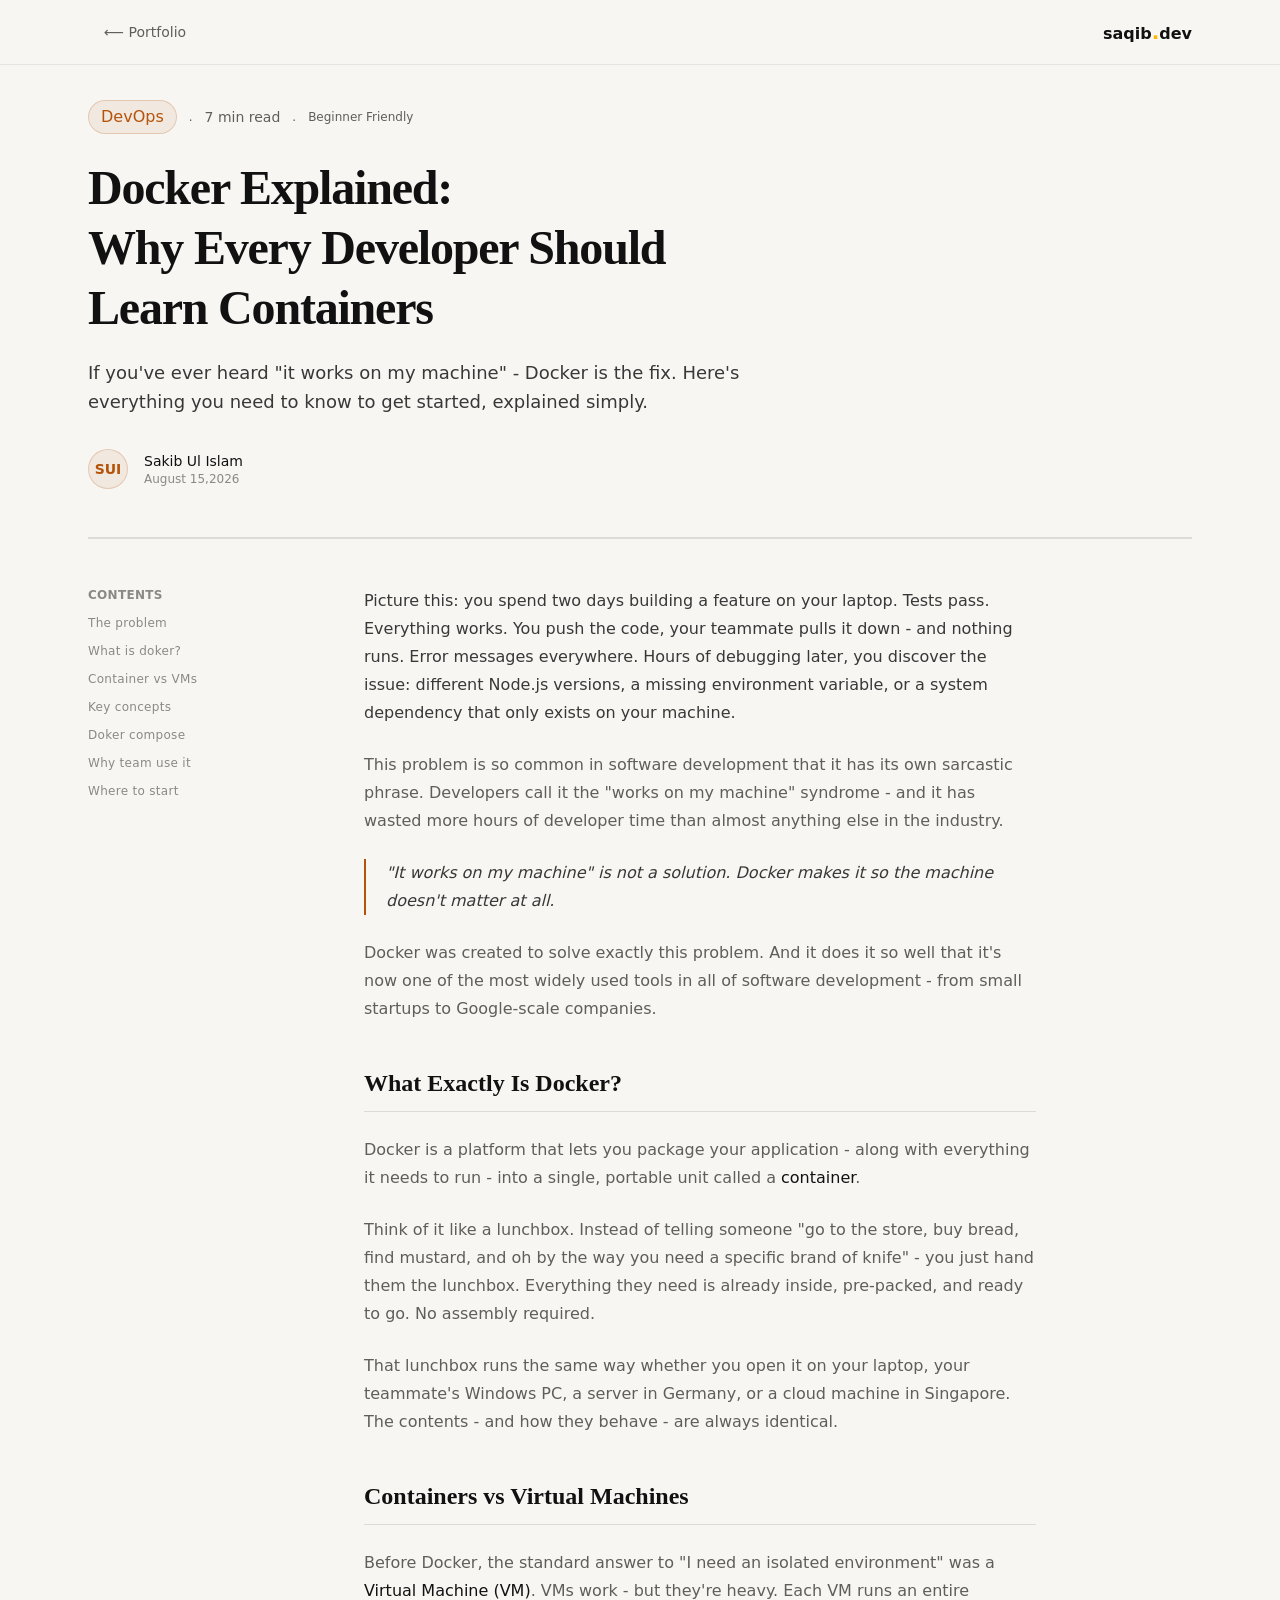
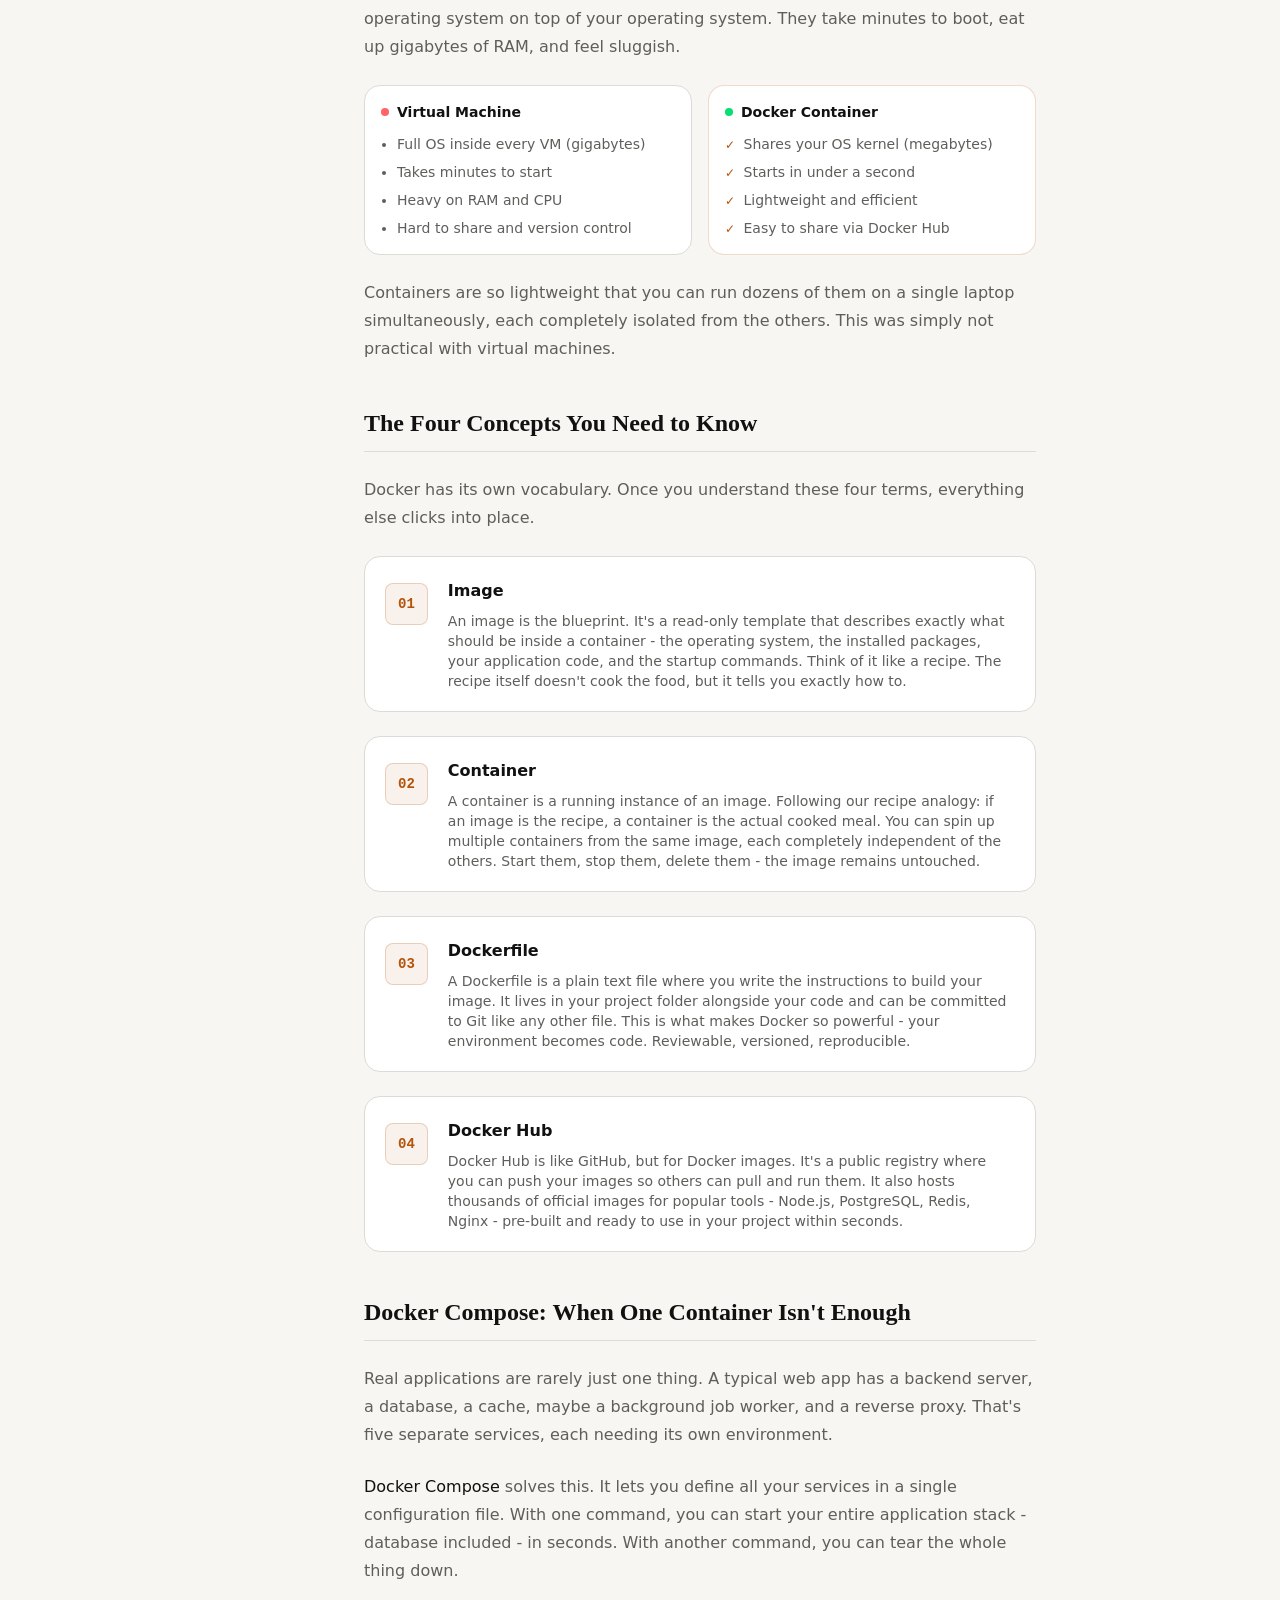
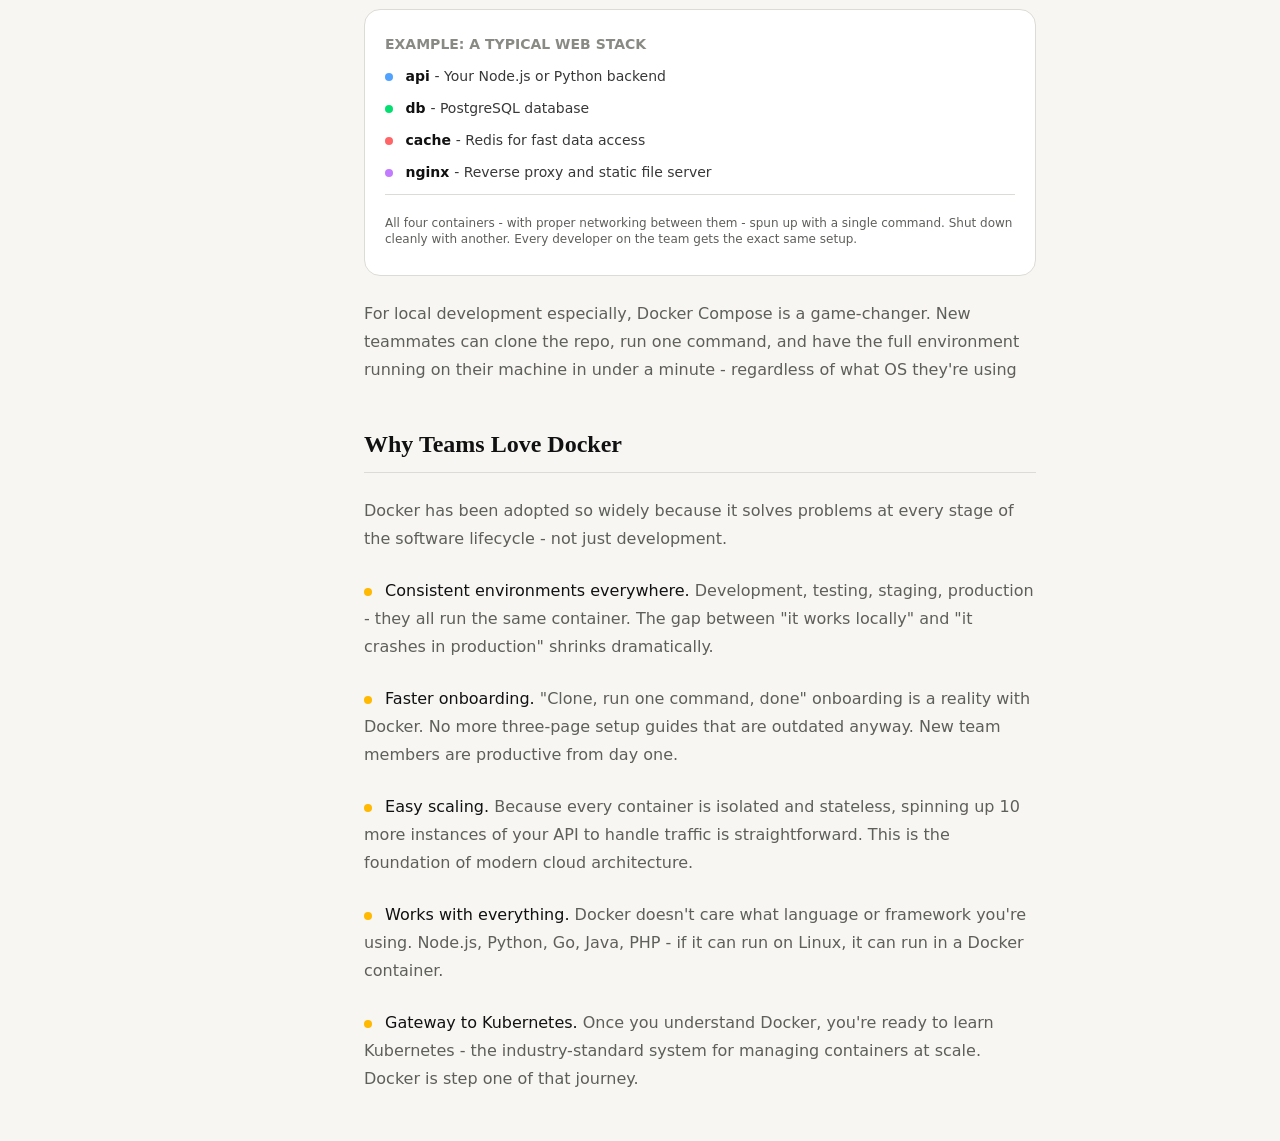
==== commit 2de870b5: "two more parts added" ====
--- a/blog.html
+++ b/blog.html
@@ -65,23 +65,26 @@
  <section class="pt-12 md:grid grid-cols-4 relative ">
 
     <aside class="hidden md:block w-44 shrink-0">
-<div class="md:sticky top-24 h-auto gap-4 flex flex-col ">
+<div class="md:sticky top-24 h-auto gap-3 flex flex-col ">
             <p class="text-(--text-4) uppercase font-semibold text-xs tracking-wide ">Contents</p>
            <a href="#problem" class="text-(--text-4)  text-xs tracking-wide hover:text-(--accent) duration-200 transition-all  ">The problem</a>
            <a href="#doker" class="text-(--text-4)  text-xs tracking-wide hover:text-(--accent) duration-200 transition-all  ">What is doker?</a>
            <a href="#con-vs-VMs" class="text-(--text-4)  text-xs tracking-wide hover:text-(--accent) duration-200 transition-all  ">Container vs VMs</a>
            <a href="#concepts" class="text-(--text-4)  text-xs tracking-wide hover:text-(--accent) duration-200 transition-all  ">Key concepts</a>
-           <a href="" class="text-(--text-4)  text-xs tracking-wide hover:text-(--accent) duration-200 transition-all  ">Doker compose</a>
-           <a href="" class="text-(--text-4)  text-xs tracking-wide hover:text-(--accent) duration-200 transition-all  ">Why team use it</a>
+           <a href="#compose" class="text-(--text-4)  text-xs tracking-wide hover:text-(--accent) duration-200 transition-all  ">Doker compose</a>
+           <a href="#teams-doker" class="text-(--text-4)  text-xs tracking-wide hover:text-(--accent) duration-200 transition-all  ">Why team use it</a>
            <a href="" class="text-(--text-4)  text-xs tracking-wide hover:text-(--accent) duration-200 transition-all  ">Where to start</a>
         </div>
     </aside>
         
-        <div class="  col-span-3 max-w-2xl text-base/8 flex flex-col gap-6 ">
-         <p class="text-(--text-2) ">Picture this: you spend two days building a feature on your laptop. Tests pass. Everything works. You push the code, your teammate pulls it down - and nothing runs. Error messages everywhere. Hours of debugging later, you discover the issue: different Node.js versions, a missing environment variable, or a system dependency that only exists on your machine.</p>   
+        <div class="  col-span-3 max-w-2xl text-base/7 flex flex-col gap-6 ">
+           
+ <p class="text-(--text-2) ">Picture this: you spend two days building a feature on your laptop. Tests pass. Everything works. You push the code, your teammate pulls it down - and nothing runs. Error messages everywhere. Hours of debugging later, you discover the issue: different Node.js versions, a missing environment variable, or a system dependency that only exists on your machine.</p>   
          <p id="problem" class="text-(--text-3) ">This problem is so common in software development that it has its own sarcastic phrase. Developers call it the "works on my machine" syndrome - and it has wasted more hours of developer time than almost anything else in the industry.</p>
          <p class="text-(--text-2) italic border-l-2 pl-5 border-(--accent)">"It works on my machine" is not a solution. Docker makes it so the machine doesn't matter at all.</p>
          <p class="text-(--text-3) ">Docker was created to solve exactly this problem. And it does it so well that it's now one of the most widely used tools in all of software development - from small startups to Google-scale companies.</p>
+           
+        
 
          <h1 id="doker" class="text-2xl font-serif font-bold mt-5 border-b border-(--border) pb-3">What Exactly Is Docker?</h1>
          <p class="text-(--text-3) ">Docker is a platform that lets you package your application - along with everything it needs to run - into a single, portable unit called a <span class="text-(--text-1)">container</span>.</p>
@@ -159,7 +162,42 @@
         <p class="text-(--text-3) text-sm">Docker Hub is like GitHub, but for Docker images. It's a public registry where you can push your images so others can pull and run them. It also hosts thousands of official images for popular tools - Node.js, PostgreSQL, Redis, Nginx - pre-built and ready to use in your project within seconds.</p>
         
     </div>
-   </div>
+
+   </div>
+
+    <h1 id="compose" class="text-2xl font-serif font-bold mt-5 border-b border-(--border) pb-3">Docker Compose: When One Container Isn't Enough</h1>
+  <p class="text-(--text-3) ">Real applications are rarely just one thing. A typical web app has a backend server, a database, a cache, maybe a background job worker, and a reverse proxy. That's five separate services, each needing its own environment.</p>
+  <p class="text-(--text-3) "><span class="text-(--text-1)">Docker Compose</span> solves this. It lets you define all your services in a single configuration file. With one command, you can start your entire application stack - database included - in seconds. With another command, you can tear the whole thing down.</p>
+
+<div class="border border-(--border) rounded-2xl bg-(--surface-solid) px-5 py-6">
+    <div class="flex gap-3 flex-col border-b border-(--border) pb-3">
+        <p class="text-(--text-4) uppercase text-sm  font-semibold">Example: A Typical Web Stack</p>
+        <p class="text-(--text-2) text-sm"><span class="w-2 h-2 bg-blue-400 inline-block rounded-full mr-2"></span> <span class="text-(--text-1) font-semibold">api </span>- Your Node.js or Python backend</p>
+         <p class="text-(--text-2) text-sm"><span class="w-2 h-2 bg-green-400 inline-block rounded-full mr-2"></span> <span class="text-(--text-1) font-semibold">db </span> - PostgreSQL database</p>
+          <p class="text-(--text-2) text-sm"><span class="w-2 h-2 bg-red-400 inline-block rounded-full mr-2"></span> <span class="text-(--text-1) font-semibold">cache </span>- Redis for fast data access</p>
+           <p class="text-(--text-2) text-sm"><span class="w-2 h-2 bg-purple-400 inline-block rounded-full mr-2"></span> <span class="text-(--text-1) font-semibold">nginx </span> - Reverse proxy and static file server</p>
+    </div>
+    <div class="flex mb-1">
+         <small class="pt-5 text-(--text-3)  text-xs text-wrap">All four containers - with proper networking between them - spun up with a single command. Shut down cleanly with another. Every developer on the team gets the exact same setup.</small>
+    </div> 
+</div>
+<p class="text-(--text-3) ">For local development especially, Docker Compose is a game-changer. New teammates can clone the repo, run one command, and have the full environment running on their machine in under a minute - regardless of what OS they're using</p>
+
+<h1 id="teams-doker" class="text-2xl font-serif font-bold mt-5 border-b border-(--border) pb-3">Why Teams Love Docker</h1>
+
+<p class="text-(--text-3) ">Docker has been adopted so widely because it solves problems at every stage of the software lifecycle - not just development.</p>
+   <p class="text-(--text-3) "><span class="w-2 h-2 bg-amber-400 inline-block rounded-full mr-2"></span><span class="text-(--text-1)">
+Consistent environments everywhere.</span> Development, testing, staging, production - they all run the same container. The gap between "it works locally" and "it crashes in production" shrinks dramatically.</p>
+<p class="text-(--text-3) "><span class="w-2 h-2 bg-amber-400 inline-block rounded-full mr-2"></span><span class="text-(--text-1)">
+Faster onboarding.</span>  "Clone, run one command, done" onboarding is a reality with Docker. No more three-page setup guides that are outdated anyway. New team members are productive from day one.</p>
+<p class="text-(--text-3) "><span class="w-2 h-2 bg-amber-400 inline-block rounded-full mr-2"></span><span class="text-(--text-1)">
+Easy scaling.</span>  Because every container is isolated and stateless, spinning up 10 more instances of your API to handle traffic is straightforward. This is the foundation of modern cloud architecture.</p>
+<p class="text-(--text-3) "><span class="w-2 h-2 bg-amber-400 inline-block rounded-full mr-2"></span><span class="text-(--text-1)">
+Works with everything.</span>   Docker doesn't care what language or framework you're using. Node.js, Python, Go, Java, PHP - if it can run on Linux, it can run in a Docker container.</p>
+<p class="text-(--text-3) "><span class="w-2 h-2 bg-amber-400 inline-block rounded-full mr-2"></span><span class="text-(--text-1)">
+
+Gateway to Kubernetes.</span> Once you understand Docker, you're ready to learn Kubernetes - the industry-standard system for managing containers at scale. Docker is step one of that journey.</p>
+
 
 
         </div>
--- a/output.css
+++ b/output.css
@@ -16,6 +16,7 @@
     --color-teal-900: oklch(38.6% 0.063 188.416);
     --color-blue-300: oklch(80.9% 0.105 251.813);
     --color-blue-400: oklch(70.7% 0.165 254.624);
+    --color-blue-500: oklch(62.3% 0.214 259.815);
     --color-blue-800: oklch(42.4% 0.199 265.638);
     --color-blue-950: oklch(28.2% 0.091 267.935);
     --color-violet-800: oklch(43.2% 0.232 292.759);
@@ -306,6 +307,12 @@
   .mt-8 {
     margin-top: calc(var(--spacing) * 8);
   }
+  .mr-2 {
+    margin-right: calc(var(--spacing) * 2);
+  }
+  .mr-3 {
+    margin-right: calc(var(--spacing) * 3);
+  }
   .mb-1 {
     margin-bottom: var(--spacing);
   }
@@ -372,6 +379,12 @@
   .h-4 {
     height: calc(var(--spacing) * 4);
   }
+  .h-5 {
+    height: calc(var(--spacing) * 5);
+  }
+  .h-7 {
+    height: calc(var(--spacing) * 7);
+  }
   .h-10 {
     height: calc(var(--spacing) * 10);
   }
@@ -381,6 +394,12 @@
   .h-auto {
     height: auto;
   }
+  .max-h-5 {
+    max-height: calc(var(--spacing) * 5);
+  }
+  .max-h-10 {
+    max-height: calc(var(--spacing) * 10);
+  }
   .min-h-screen {
     min-height: 100vh;
   }
@@ -467,6 +486,9 @@
   }
   .flex-row {
     flex-direction: row;
+  }
+  .flex-nowrap {
+    flex-wrap: nowrap;
   }
   .flex-wrap {
     flex-wrap: wrap;
@@ -552,6 +574,9 @@
   }
   .border-\(--accent-border\) {
     border-color: var(--accent-border);
+  }
+  .border-\(--bo\) {
+    border-color: var(--bo);
   }
   .border-\(--border\) {
     border-color: var(--border);
@@ -577,9 +602,6 @@
       border-color: color-mix(in oklab, var(--color-white) 20%, transparent);
     }
   }
-  .bg-\(--accent\) {
-    background-color: var(--accent);
-  }
   .bg-\(--accent-dim\) {
     background-color: var(--accent-dim);
   }
@@ -604,6 +626,9 @@
       background-color: color-mix(in oklab, var(--color-black) 0%, transparent);
     }
   }
+  .bg-blue-300 {
+    background-color: var(--color-blue-300);
+  }
   .bg-blue-400 {
     background-color: var(--color-blue-400);
   }
@@ -613,6 +638,9 @@
       background-color: color-mix(in oklab, var(--color-blue-400) 20%, transparent);
     }
   }
+  .bg-blue-500 {
+    background-color: var(--color-blue-500);
+  }
   .bg-green-400 {
     background-color: var(--color-green-400);
   }
@@ -721,9 +749,6 @@
   .px-6 {
     padding-inline: calc(var(--spacing) * 6);
   }
-  .px-7 {
-    padding-inline: calc(var(--spacing) * 7);
-  }
   .py-0 {
     padding-block: 0px;
   }
@@ -745,8 +770,8 @@
   .py-3 {
     padding-block: calc(var(--spacing) * 3);
   }
-  .py-5 {
-    padding-block: calc(var(--spacing) * 5);
+  .py-6 {
+    padding-block: calc(var(--spacing) * 6);
   }
   .py-7 {
     padding-block: calc(var(--spacing) * 7);
@@ -757,6 +782,9 @@
   .py-20 {
     padding-block: calc(var(--spacing) * 20);
   }
+  .pt-5 {
+    padding-top: calc(var(--spacing) * 5);
+  }
   .pt-10 {
     padding-top: calc(var(--spacing) * 10);
   }
@@ -772,8 +800,14 @@
   .pb-1 {
     padding-bottom: var(--spacing);
   }
+  .pb-2 {
+    padding-bottom: calc(var(--spacing) * 2);
+  }
   .pb-3 {
     padding-bottom: calc(var(--spacing) * 3);
+  }
+  .pb-5 {
+    padding-bottom: calc(var(--spacing) * 5);
   }
   .pb-12 {
     padding-bottom: calc(var(--spacing) * 12);
@@ -813,6 +847,18 @@
     font-size: var(--text-base);
     line-height: var(--tw-leading, var(--text-base--line-height));
   }
+  .text-base\/1 {
+    font-size: var(--text-base);
+    line-height: var(--spacing);
+  }
+  .text-base\/6 {
+    font-size: var(--text-base);
+    line-height: calc(var(--spacing) * 6);
+  }
+  .text-base\/7 {
+    font-size: var(--text-base);
+    line-height: calc(var(--spacing) * 7);
+  }
   .text-base\/8 {
     font-size: var(--text-base);
     line-height: calc(var(--spacing) * 8);
@@ -825,6 +871,14 @@
     font-size: var(--text-sm);
     line-height: var(--tw-leading, var(--text-sm--line-height));
   }
+  .text-sm\/0 {
+    font-size: var(--text-sm);
+    line-height: 0px;
+  }
+  .text-sm\/1 {
+    font-size: var(--text-sm);
+    line-height: var(--spacing);
+  }
   .text-xl {
     font-size: var(--text-xl);
     line-height: var(--tw-leading, var(--text-xl--line-height));
@@ -833,6 +887,10 @@
     font-size: var(--text-xs);
     line-height: var(--tw-leading, var(--text-xs--line-height));
   }
+  .text-xs\/tight {
+    font-size: var(--text-xs);
+    line-height: var(--leading-tight);
+  }
   .leading-relaxed {
     --tw-leading: var(--leading-relaxed);
     line-height: var(--leading-relaxed);
@@ -881,9 +939,6 @@
   }
   .text-\(--accent\) {
     color: var(--accent);
-  }
-  .text-\(--text\) {
-    color: var(--text);
   }
   .text-\(--text-1\) {
     color: var(--text-1);
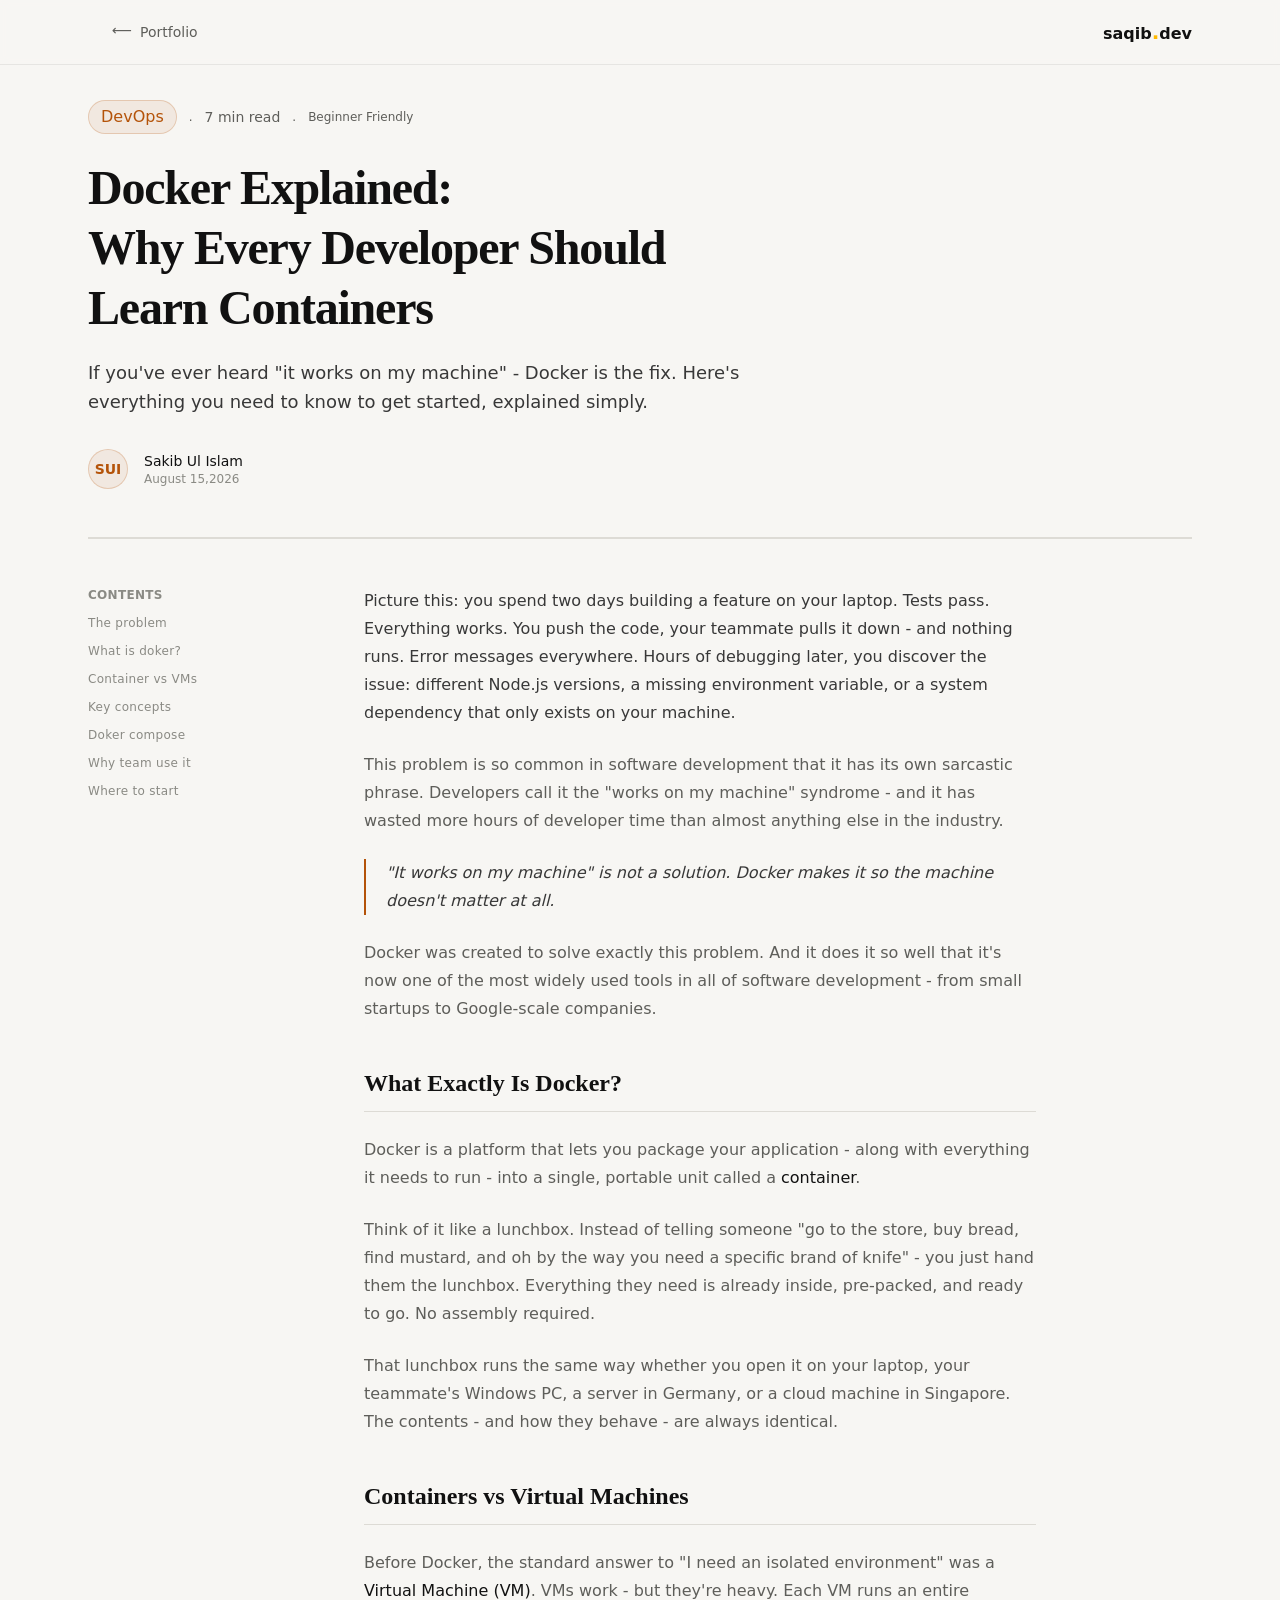
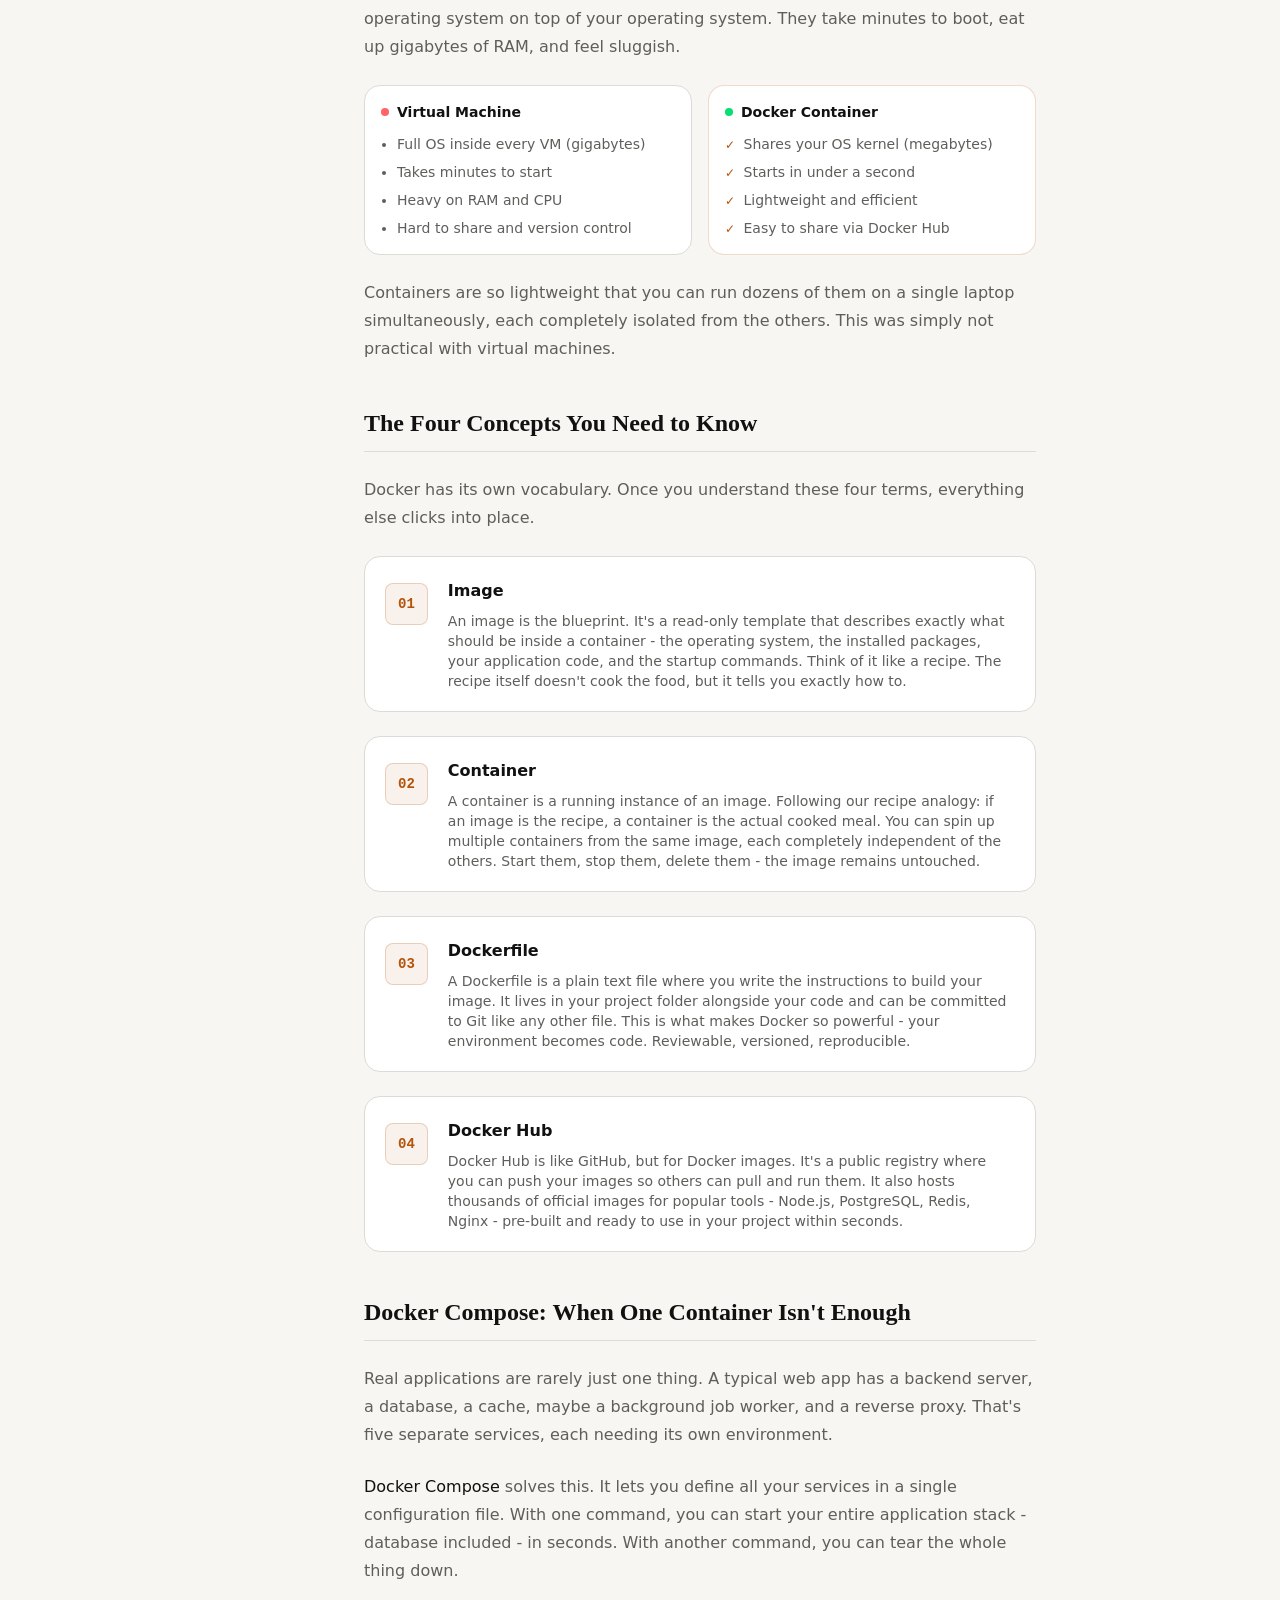
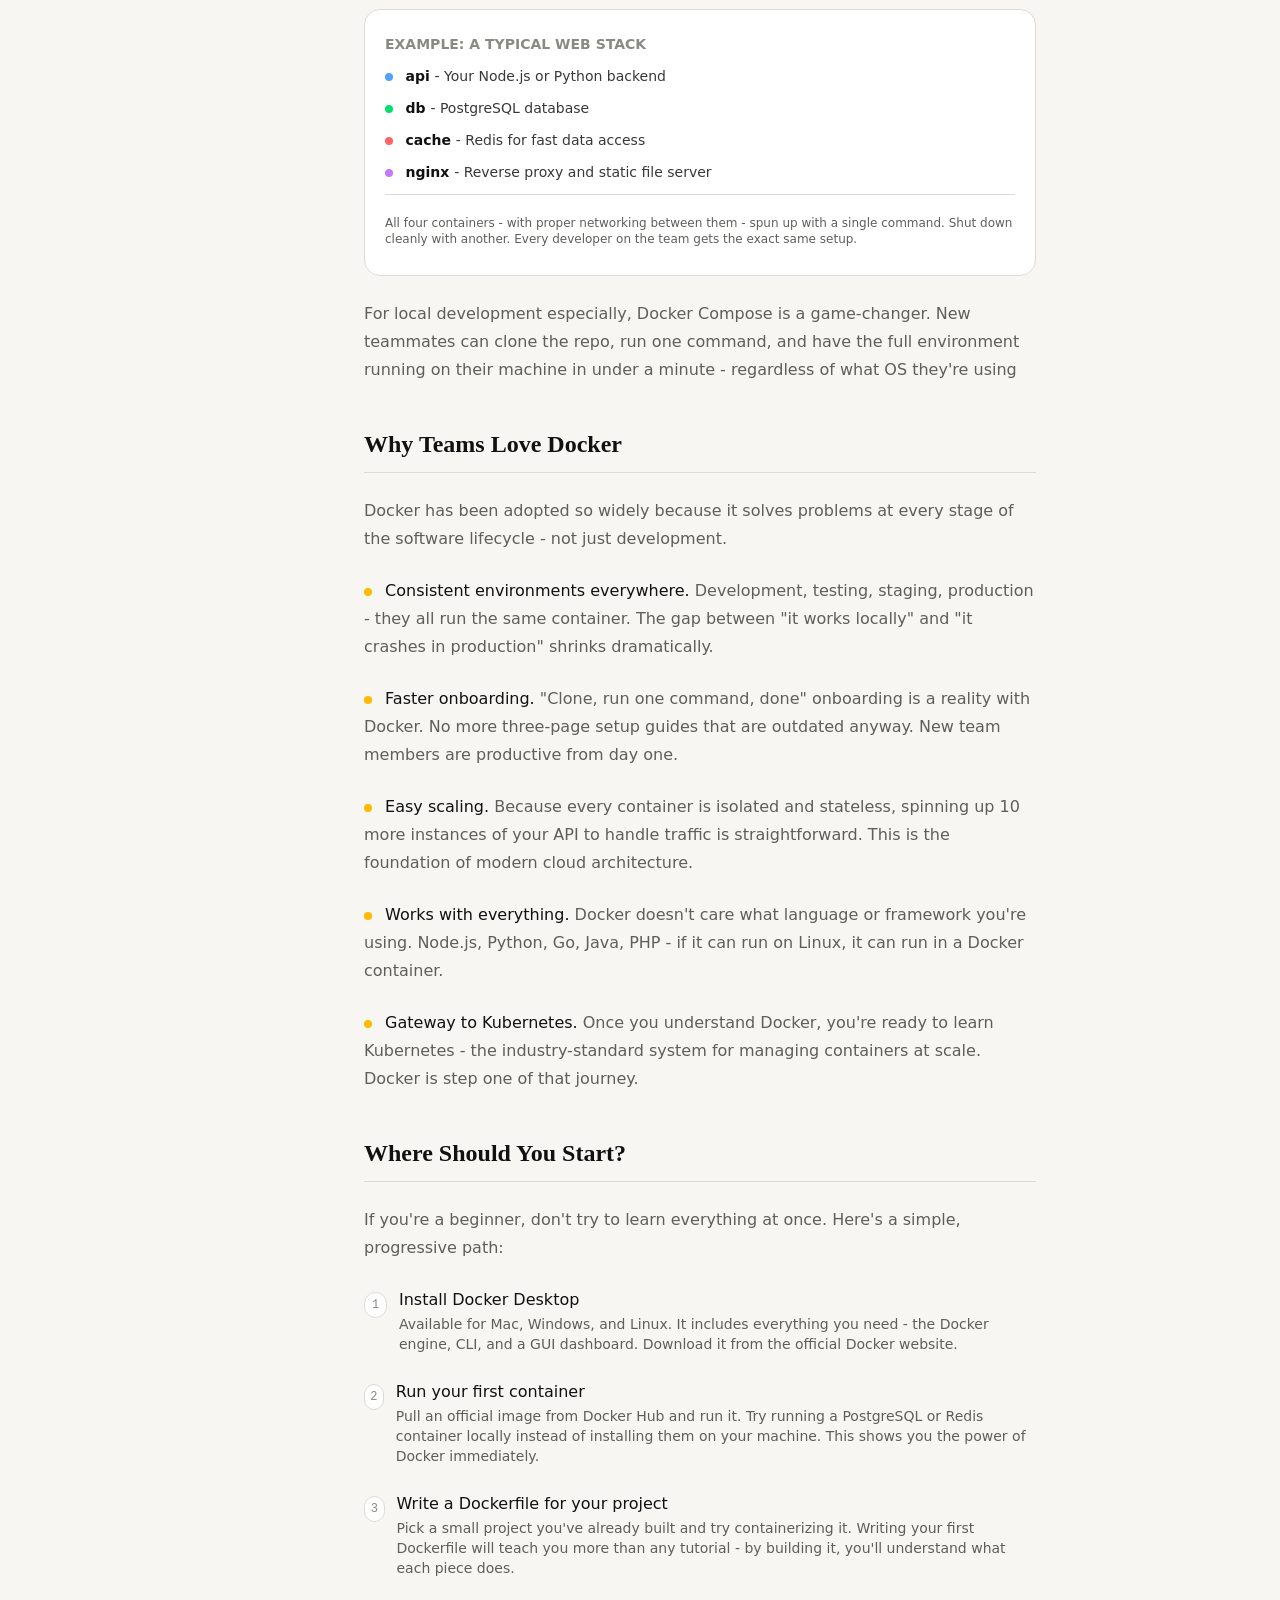
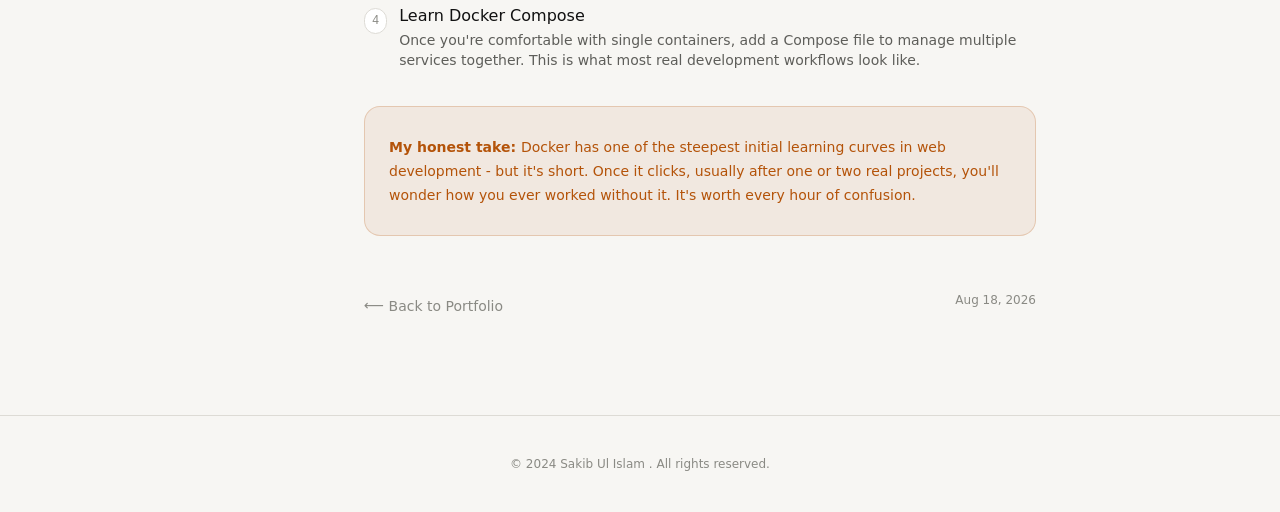
==== commit 062c021a: "completed" ====
--- a/blog.html
+++ b/blog.html
@@ -12,12 +12,12 @@
 
     <header class="border-b border-(--border-subtle) fixed inset-x-0 bg-(--navbar-bg) backdrop-blur-xs z-10">
         <nav class="flex justify-between max-w-6xl mx-auto px-6 h-16 items-center ">
-            <a href="index.html" class=" md:flex items-center gap-2 text-sm   px-4 py-1.5   ">
-
-
-
-                <p class="text-(--text-3) hover:text-white transition-all duration-200 ">
-                    &#10229
+            <a href="index.html" class=" md:flex items-center gap-2 text-sm   px-4 py-1.5  text-(--text-3) hover:text-white">
+
+
+
+                <p class="text-(--text-3)  transition-all duration-200 ">
+                   <p class="mb-1">&#10229</p> 
                     Portfolio
                 </p>
 
@@ -73,7 +73,7 @@
            <a href="#concepts" class="text-(--text-4)  text-xs tracking-wide hover:text-(--accent) duration-200 transition-all  ">Key concepts</a>
            <a href="#compose" class="text-(--text-4)  text-xs tracking-wide hover:text-(--accent) duration-200 transition-all  ">Doker compose</a>
            <a href="#teams-doker" class="text-(--text-4)  text-xs tracking-wide hover:text-(--accent) duration-200 transition-all  ">Why team use it</a>
-           <a href="" class="text-(--text-4)  text-xs tracking-wide hover:text-(--accent) duration-200 transition-all  ">Where to start</a>
+           <a href="#start" class="text-(--text-4)  text-xs tracking-wide hover:text-(--accent) duration-200 transition-all  ">Where to start</a>
         </div>
     </aside>
         
@@ -199,6 +199,61 @@
 Gateway to Kubernetes.</span> Once you understand Docker, you're ready to learn Kubernetes - the industry-standard system for managing containers at scale. Docker is step one of that journey.</p>
 
 
+<h1 id="start" class="text-2xl font-serif font-bold mt-5 border-b border-(--border) pb-3">Where Should You Start?</h1>
+
+<p class="text-(--text-3) ">If you're a beginner, don't try to learn everything at once. Here's a simple, progressive path:</p>
+<div class="flex flex-row">
+<div class="border border-(--border) rounded-full inline-block w-10 h-6.5  pt-1 mt-1.5 bg-(--surface-solid)  text-center text-xs font-mono   mr-3 text-(--text-4)">1</div>
+<div>
+<span class="text-(--text-1)">
+Install Docker Desktop</span>
+   <p class="text-(--text-3) text-sm">Available for Mac, Windows, and Linux. It includes everything you need - the Docker engine, CLI, and a GUI dashboard. Download it from the official Docker website.</p>
+</div>
+</div>
+
+
+<div class="flex flex-row">
+<div class="border border-(--border) rounded-full inline-block w-10 h-6.5  pt-1 mt-1.5 bg-(--surface-solid)  text-center text-xs font-mono   mr-3 text-(--text-4)">2</div>
+<div>
+<span class="text-(--text-1)">
+Run your first container</span>
+   <p class="text-(--text-3) text-sm">Pull an official image from Docker Hub and run it. Try running a PostgreSQL or Redis container locally instead of installing them on your machine. This shows you the power of Docker immediately.</p>
+</div>
+</div>
+
+<div class="flex flex-row">
+<div class="border border-(--border) rounded-full inline-block w-10 h-6.5  pt-1 mt-1.5 bg-(--surface-solid)  text-center text-xs font-mono   mr-3 text-(--text-4)">3</div>
+<div>
+<span class="text-(--text-1)">
+Write a Dockerfile for your project</span>
+   <p class="text-(--text-3) text-sm">Pick a small project you've already built and try containerizing it. Writing your first Dockerfile will teach you more than any tutorial - by building it, you'll understand what each piece does.</p>
+</div>
+</div>
+
+<div class="flex flex-row">
+<div class="border border-(--border) rounded-full inline-block w-10 h-6.5  pt-1 mt-1.5 bg-(--surface-solid)  text-center text-xs font-mono   mr-3 text-(--text-4)">4</div>
+<div>
+<span class="text-(--text-1)">
+Learn Docker Compose</span>
+   <p class="text-(--text-3) text-sm">Once you're comfortable with single containers, add a Compose file to manage multiple services together. This is what most real development workflows look like.</p>
+</div>
+</div>
+
+<div class="border border-(--accent-border) rounded-2xl bg-(--accent-dim) px-6 py-7 text-sm/6 mt-3 mb-8">
+<p class=" text-(--accent)"><span class=" font-bold">My honest take: </span>Docker has one of the steepest initial learning curves in web development - but it's short. Once it clicks, usually after one or two real projects, you'll wonder how you ever worked without it. It's worth every hour of confusion.</p>
+
+</div>
+
+<div class="flex">
+    <a href="index.html" class="text-(--text-4) text-sm flex-1 hover:text-(--accent) ">
+        <p class="mb-1  inline-block justify-center align-middle">&#10229</p>
+        <p class="inline-block pt-1">Back to Portfolio</p>
+    </a>
+<p class="text-xs text-(--text-4)">
+    Aug 18, 2026
+</p>
+</div>
+
 
         </div>
 
@@ -206,8 +261,16 @@
 
     </section>
 
+    
     </section>
 
+     <footer class="border-t border-(--border) py-10  mt-12">
+        <div class="flex justify-center px-6 text-xs text-(--text-4)">
+            
+© 2024 Sakib Ul Islam . All rights reserved.
+
+        </div>
+    </footer>
 
    
 </body>
